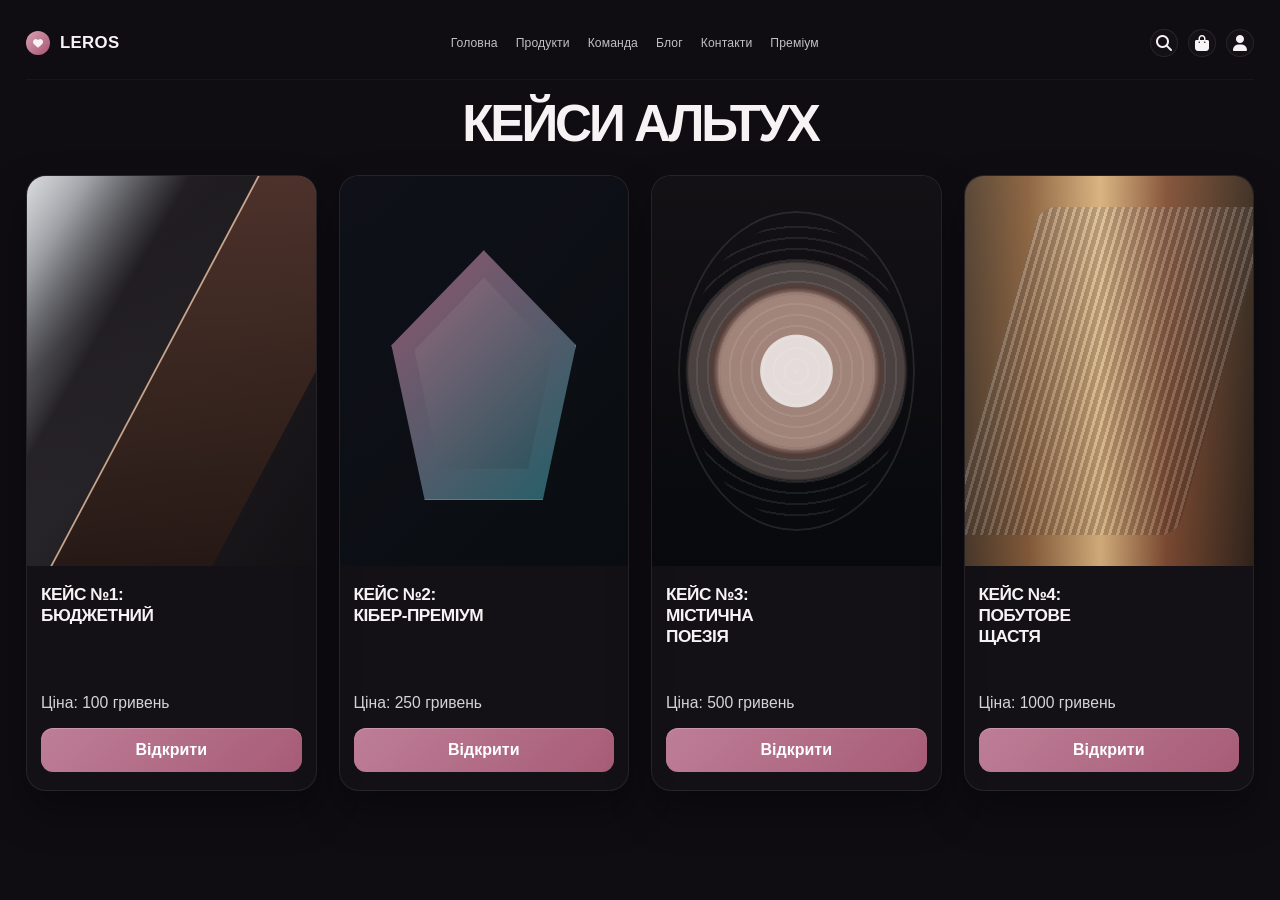
==== pages/altu-case.html @ 2a4c7bdb "main/page+case/page" ====
<!DOCTYPE html>
<html lang="uk">
<head>
    <meta charset="UTF-8">
    <meta name="viewport" content="width=device-width, initial-scale=1.0">
    <title>LEROS — Кейси альтух</title>
    <link rel="stylesheet" href="altu-case.css">
    <link rel="stylesheet" href="https://cdnjs.cloudflare.com/ajax/libs/font-awesome/6.4.0/css/all.min.css">
</head>
<body class="profiles-body">
    <div class="profiles-shell">
        <header class="profiles-header">
            <a href="index.html" class="brand-box" aria-label="На головну">
                <span class="brand-icon"><i class="fa-solid fa-heart"></i></span>
                <span class="brand-text">LEROS</span>
            </a>

            <nav class="top-nav" aria-label="Навігація">
                <a href="index.html">Головна</a>
                <a href="index.html">Продукти</a>
                <a href="index.html">Команда</a>
                <a href="index.html">Блог</a>
                <a href="index.html">Контакти</a>
                <a href="index.html">Преміум</a>
            </nav>

            <div class="top-tools" aria-label="Інструменти">
                <button class="tool-btn" aria-label="Пошук"><i class="fa-solid fa-magnifying-glass"></i></button>
                <button class="tool-btn" aria-label="Кошик"><i class="fa-solid fa-bag-shopping"></i></button>
                <button class="tool-btn" aria-label="Профіль"><i class="fa-solid fa-user"></i></button>
            </div>
        </header>

        <main class="profiles-main">
            <h1 class="profiles-title">КЕЙСИ АЛЬТУХ</h1>

            <section class="profiles-grid" aria-label="Анкети альтух">
                <article class="profile-card">
                    <div class="profile-art art-steel"></div>
                    <div class="profile-info">
                        <h2>КЕЙС №1:<br>БЮДЖЕТНИЙ</h2>
                        <p class="profile-price">Ціна: 100 гривень</p>
                        <button type="button">Відкрити</button>
                    </div>
                </article>

                <article class="profile-card">
                    <div class="profile-art art-cyber"></div>
                    <div class="profile-info">
                        <h2>КЕЙС №2:<br>КІБЕР-ПРЕМІУМ</h2>
                        <p class="profile-price">Ціна: 250 гривень</p>
                        <button type="button">Відкрити</button>
                    </div>
                </article>

                <article class="profile-card">
                    <div class="profile-art art-ornament"></div>
                    <div class="profile-info">
                        <h2>КЕЙС №3:<br>МІСТИЧНА<br>ПОЕЗІЯ</h2>
                        <p class="profile-price">Ціна: 500 гривень</p>
                        <button type="button">Відкрити</button>
                    </div>
                </article>

                <article class="profile-card">
                    <div class="profile-art art-wood"></div>
                    <div class="profile-info">
                        <h2>КЕЙС №4:<br>ПОБУТОВЕ<br>ЩАСТЯ</h2>
                        <p class="profile-price">Ціна: 1000 гривень</p>
                        <button type="button">Відкрити</button>
                    </div>
                </article>
            </section>
        </main>
    </div>
</body>
</html>
---- pages/altu-case.css ----
:root {
    --bg: #0f0d12;
    --text: #f7f3f5;
    --muted: #c7bcc6;
    --border: rgba(255, 255, 255, 0.08);
    --pink: #bd7d96;
    --pink-dark: #a75471;
    --shadow: 0 20px 40px rgba(0, 0, 0, 0.4);
}

* {
    box-sizing: border-box;
}

body.profiles-body {
    margin: 0;
    min-height: 100vh;
    background: var(--bg);
    color: var(--text);
    font-family: -apple-system, BlinkMacSystemFont, "Segoe UI", sans-serif;
}

button,
a {
    font: inherit;
}

.profiles-shell {
    max-width: 1290px;
    margin: 0 auto;
    padding: 16px 26px 28px;
}

.profiles-header {
    display: flex;
    align-items: center;
    justify-content: space-between;
    gap: 16px;
    min-height: 64px;
    padding-bottom: 10px;
    border-bottom: 1px solid rgba(255,255,255,0.04);
}

.brand-box {
    display: inline-flex;
    align-items: center;
    gap: 10px;
    color: var(--text);
    text-decoration: none;
    font-weight: 800;
    letter-spacing: 0.02em;
}

.brand-icon {
    display: inline-flex;
    width: 24px;
    height: 24px;
    align-items: center;
    justify-content: center;
    border-radius: 50%;
    background: linear-gradient(135deg, #d8a3b2 0%, var(--pink-dark) 100%);
    font-size: 10px;
}

.brand-text {
    font-size: 1.05rem;
}

.top-nav {
    display: flex;
    align-items: center;
    gap: 18px;
    flex-wrap: wrap;
    justify-content: center;
}

.top-nav a {
    color: rgba(255,255,255,0.74);
    text-decoration: none;
    font-size: 0.76rem;
    position: relative;
    letter-spacing: 0.01em;
}

.top-nav a:hover,
.top-nav a:focus-visible {
    color: #fff;
}

.top-nav a::after {
    content: "";
    position: absolute;
    left: 0;
    right: 0;
    bottom: -12px;
    height: 2px;
    background: var(--pink);
    opacity: 0;
    transition: opacity 0.2s ease;
}

.top-nav a:hover::after,
.top-nav a:focus-visible::after {
    opacity: 1;
}

.top-tools {
    display: flex;
    align-items: center;
    gap: 10px;
}

.tool-btn {
    width: 28px;
    height: 28px;
    border-radius: 50%;
    border: 1px solid var(--border);
    background: rgba(255,255,255,0.02);
    color: var(--text);
    display: inline-flex;
    align-items: center;
    justify-content: center;
    padding: 0;
    cursor: pointer;
}

.profiles-main {
    padding-top: 18px;
}

.profiles-title {
    margin: 0 auto 26px;
    text-align: center;
    font-size: clamp(2.3rem, 4vw, 4.4rem);
    letter-spacing: -0.06em;
    font-weight: 900;
    line-height: 1;
    text-transform: uppercase;
}

.profiles-grid {
    display: grid;
    grid-template-columns: repeat(4, minmax(220px, 1fr));
    gap: 22px;
}

.profile-card {
    background: rgba(255,255,255,0.02);
    border: 1px solid var(--border);
    border-radius: 20px;
    overflow: hidden;
    box-shadow: var(--shadow);
}

.profile-art {
    position: relative;
    height: 390px;
    overflow: hidden;
    background: #111117;
}

.profile-art::before,
.profile-art::after {
    content: "";
    position: absolute;
    inset: 0;
}

.art-steel {
    background: linear-gradient(120deg, rgba(255,255,255,0.58) 0%, rgba(255,255,255,0.12) 12%, rgba(24,20,25,0.9) 32%, rgba(19,17,20,1) 100%), linear-gradient(135deg, #a5a9af 0%, #6d7076 30%, #d7dce1 54%, #595c60 100%);
}

.art-steel::before {
    inset: 0 0 0 44%;
    background: linear-gradient(180deg, rgba(87, 55, 45, 0.8), rgba(39, 25, 20, 0.9));
    transform: skewX(-28deg);
    border-left: 2px solid rgba(214, 179, 155, 0.9);
}

.art-cyber {
    background: linear-gradient(135deg, rgba(15,17,25,0.9), rgba(9,13,17,1));
}

.art-cyber::before {
    inset: 19% 18% 17% 18%;
    background: linear-gradient(135deg, rgba(159, 94, 120, 0.9), rgba(37, 104, 113, 0.9));
    clip-path: polygon(50% 0%, 100% 38%, 82% 100%, 18% 100%, 0% 38%);
    box-shadow: inset 0 0 0 1px rgba(255,255,255,0.18), 0 0 28px rgba(216, 161, 180, 0.4);
}

.art-cyber::after {
    inset: 26% 26% 25% 26%;
    background: linear-gradient(135deg, rgba(255,255,255,0.1), rgba(0,0,0,0.12));
    clip-path: polygon(50% 0%, 100% 38%, 82% 100%, 18% 100%, 0% 38%);
}

.art-ornament {
    background: linear-gradient(180deg, rgba(20,17,21,0.96), rgba(7,9,12,0.98));
}

.art-ornament::before {
    inset: 9% 9% 9% 9%;
    background:
        radial-gradient(circle at center, rgba(255,255,255,0.72) 0 18%, transparent 18.5%),
        radial-gradient(circle at center, rgba(198, 161, 146, 0.7) 0 38%, rgba(88, 59, 52, 0.7) 42%, transparent 45%),
        radial-gradient(circle at center, rgba(248,219,201,0.26) 0 54%, transparent 56%);
    border-radius: 50%;
    box-shadow: inset 0 0 0 2px rgba(255,255,255,0.1);
}

.art-ornament::after {
    inset: 12%;
    border-radius: 50%;
    background: repeating-radial-gradient(circle, rgba(255,255,255,0.08) 0 2px, transparent 2px 11px);
    mix-blend-mode: screen;
}

.art-wood {
    background: linear-gradient(135deg, rgba(255,219,164,0.22), rgba(131,94,62,0.14)), linear-gradient(90deg, #2d201a 0%, #734b2d 22%, #d5b07d 47%, #713f2a 70%, #211915 100%);
}

.art-wood::before {
    inset: 8% 10%;
    background: repeating-linear-gradient(90deg, rgba(30,18,12,0.18) 0 2px, rgba(255,255,255,0.12) 2px 5px, rgba(35,20,12,0.2) 5px 8px), linear-gradient(135deg, rgba(255,255,255,0.14), rgba(0,0,0,0));
    transform: skewX(-16deg);
    border-radius: 16px;
}

.profile-info {
    padding: 18px 14px 18px;
}

.profile-info h2 {
    margin: 0;
    font-size: 1.08rem;
    line-height: 1.2;
    letter-spacing: -0.03em;
    font-weight: 900;
    text-transform: uppercase;
    min-height: 92px;
}

.profile-price {
    margin: 18px 0 16px;
    color: rgba(255,255,255,0.82);
    font-size: 0.98rem;
}

.profile-card button {
    width: 100%;
    border: none;
    border-radius: 12px;
    background: linear-gradient(135deg, #be7e97 0%, #a75c76 100%);
    color: #fff;
    font-weight: 700;
    padding: 13px 16px;
    cursor: pointer;
    box-shadow: inset 0 1px 0 rgba(255,255,255,0.2);
}

@media (max-width: 1200px) {
    .profiles-grid {
        grid-template-columns: repeat(2, minmax(220px, 1fr));
    }
}

@media (max-width: 760px) {
    .profiles-shell {
        padding: 12px 14px 24px;
    }

    .profiles-header {
        flex-wrap: wrap;
        justify-content: center;
    }

    .top-nav {
        width: 100%;
    }

    .profiles-grid {
        grid-template-columns: 1fr;
    }

    .profile-art {
        height: 340px;
    }
}
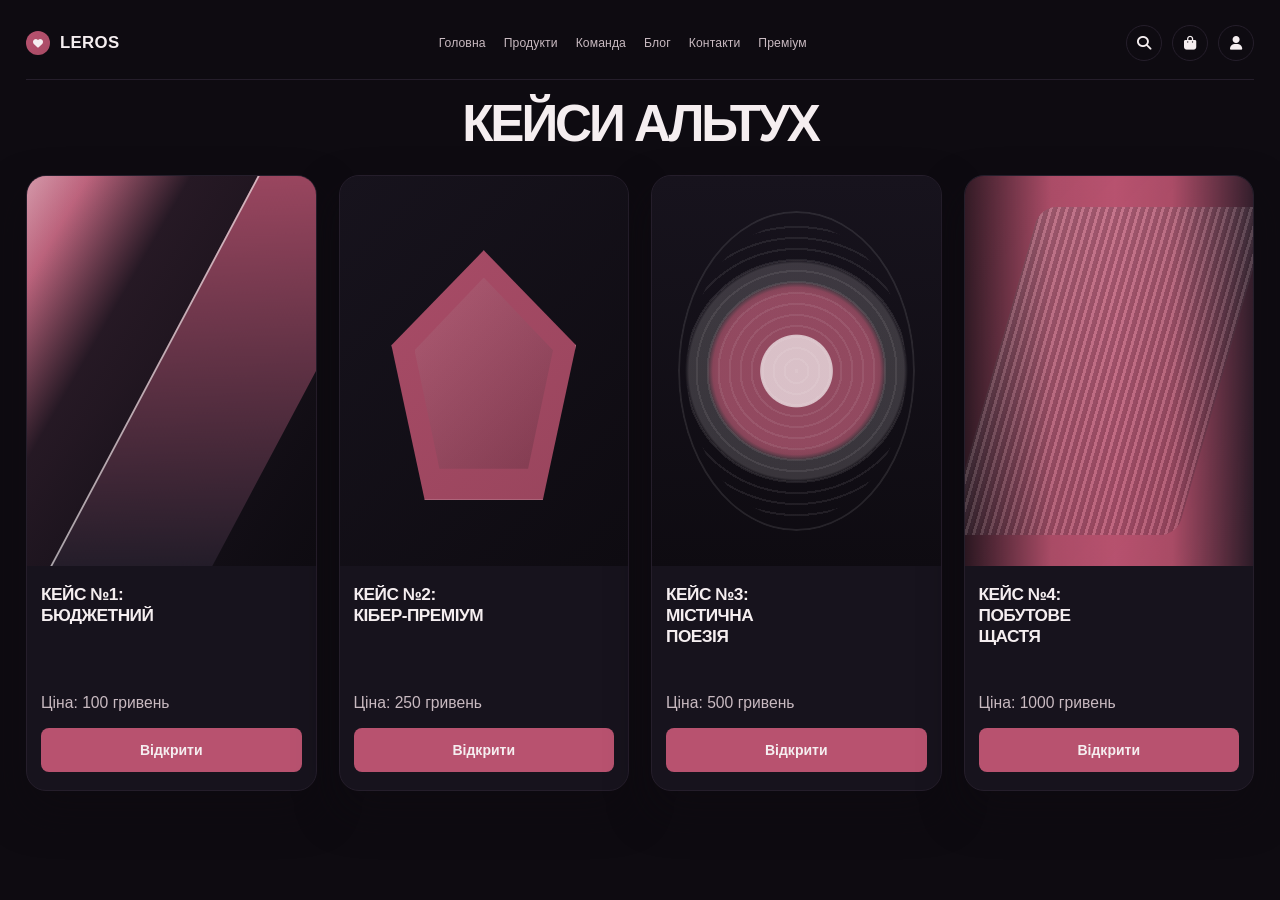
==== commit 47ab3bd3: "newbuttons" ====
--- a/pages/altu-case.html
+++ b/pages/altu-case.html
@@ -5,6 +5,7 @@
     <meta name="viewport" content="width=device-width, initial-scale=1.0">
     <title>LEROS — Кейси альтух</title>
     <link rel="stylesheet" href="altu-case.css">
+    <link rel="stylesheet" href="buttons.css">
     <link rel="stylesheet" href="https://cdnjs.cloudflare.com/ajax/libs/font-awesome/6.4.0/css/all.min.css">
 </head>
 <body class="profiles-body">
@@ -40,7 +41,7 @@
                     <div class="profile-info">
                         <h2>КЕЙС №1:<br>БЮДЖЕТНИЙ</h2>
                         <p class="profile-price">Ціна: 100 гривень</p>
-                        <button type="button">Відкрити</button>
+                        <button class="button button--primary" type="button">Відкрити</button>
                     </div>
                 </article>
 
@@ -49,7 +50,7 @@
                     <div class="profile-info">
                         <h2>КЕЙС №2:<br>КІБЕР-ПРЕМІУМ</h2>
                         <p class="profile-price">Ціна: 250 гривень</p>
-                        <button type="button">Відкрити</button>
+                        <button class="button button--primary" type="button">Відкрити</button>
                     </div>
                 </article>
 
@@ -58,7 +59,7 @@
                     <div class="profile-info">
                         <h2>КЕЙС №3:<br>МІСТИЧНА<br>ПОЕЗІЯ</h2>
                         <p class="profile-price">Ціна: 500 гривень</p>
-                        <button type="button">Відкрити</button>
+                        <button class="button button--primary" type="button">Відкрити</button>
                     </div>
                 </article>
 
@@ -67,7 +68,7 @@
                     <div class="profile-info">
                         <h2>КЕЙС №4:<br>ПОБУТОВЕ<br>ЩАСТЯ</h2>
                         <p class="profile-price">Ціна: 1000 гривень</p>
-                        <button type="button">Відкрити</button>
+                        <button class="button button--primary" type="button">Відкрити</button>
                     </div>
                 </article>
             </section>
--- a/pages/altu-case.css
+++ b/pages/altu-case.css
@@ -1,11 +1,19 @@
 :root {
-    --bg: #0f0d12;
-    --text: #f7f3f5;
-    --muted: #c7bcc6;
-    --border: rgba(255, 255, 255, 0.08);
-    --pink: #bd7d96;
-    --pink-dark: #a75471;
-    --shadow: 0 20px 40px rgba(0, 0, 0, 0.4);
+    --bg: #0E0B11;
+    --bg-soft: #17131D;
+    --panel: #17131D;
+    --text: #F5EEF0;
+    --muted: #C9BAC1;
+    --dusty-pink: #B8526F;
+    --rosewood: #A84B65;
+    --deep-charcoal: #0E0B11;
+    --dark-plum: #17131D;
+    --border-color: #251E2B;
+    --soft-white: #F5EEF0;
+    --border: var(--border-color);
+    --pink: var(--dusty-pink);
+    --pink-dark: var(--rosewood);
+    --shadow: 0 20px 40px rgba(14, 11, 17, 0.55);
 }
 
 * {
@@ -38,7 +46,7 @@
     gap: 16px;
     min-height: 64px;
     padding-bottom: 10px;
-    border-bottom: 1px solid rgba(255,255,255,0.04);
+    border-bottom: 1px solid var(--border-color);
 }
 
 .brand-box {
@@ -58,7 +66,7 @@
     align-items: center;
     justify-content: center;
     border-radius: 50%;
-    background: linear-gradient(135deg, #d8a3b2 0%, var(--pink-dark) 100%);
+    background: linear-gradient(135deg, var(--dusty-pink), var(--rosewood));
     font-size: 10px;
 }
 
@@ -75,7 +83,7 @@
 }
 
 .top-nav a {
-    color: rgba(255,255,255,0.74);
+    color: var(--muted);
     text-decoration: none;
     font-size: 0.76rem;
     position: relative;
@@ -84,7 +92,7 @@
 
 .top-nav a:hover,
 .top-nav a:focus-visible {
-    color: #fff;
+    color: var(--soft-white);
 }
 
 .top-nav a::after {
@@ -110,20 +118,6 @@
     gap: 10px;
 }
 
-.tool-btn {
-    width: 28px;
-    height: 28px;
-    border-radius: 50%;
-    border: 1px solid var(--border);
-    background: rgba(255,255,255,0.02);
-    color: var(--text);
-    display: inline-flex;
-    align-items: center;
-    justify-content: center;
-    padding: 0;
-    cursor: pointer;
-}
-
 .profiles-main {
     padding-top: 18px;
 }
@@ -145,7 +139,7 @@
 }
 
 .profile-card {
-    background: rgba(255,255,255,0.02);
+    background: var(--panel);
     border: 1px solid var(--border);
     border-radius: 20px;
     overflow: hidden;
@@ -156,7 +150,7 @@
     position: relative;
     height: 390px;
     overflow: hidden;
-    background: #111117;
+    background: var(--deep-charcoal);
 }
 
 .profile-art::before,
@@ -167,61 +161,61 @@
 }
 
 .art-steel {
-    background: linear-gradient(120deg, rgba(255,255,255,0.58) 0%, rgba(255,255,255,0.12) 12%, rgba(24,20,25,0.9) 32%, rgba(19,17,20,1) 100%), linear-gradient(135deg, #a5a9af 0%, #6d7076 30%, #d7dce1 54%, #595c60 100%);
+    background: linear-gradient(120deg, rgba(245,238,240,0.45) 0%, rgba(245,238,240,0.12) 12%, rgba(23,19,29,0.9) 32%, var(--deep-charcoal) 100%), linear-gradient(135deg, var(--dusty-pink) 0%, var(--rosewood) 45%, var(--dark-plum) 100%);
 }
 
 .art-steel::before {
     inset: 0 0 0 44%;
-    background: linear-gradient(180deg, rgba(87, 55, 45, 0.8), rgba(39, 25, 20, 0.9));
+    background: linear-gradient(180deg, rgba(184,82,111,0.8), rgba(37,30,43,0.9));
     transform: skewX(-28deg);
-    border-left: 2px solid rgba(214, 179, 155, 0.9);
+    border-left: 2px solid rgba(245,238,240,0.65);
 }
 
 .art-cyber {
-    background: linear-gradient(135deg, rgba(15,17,25,0.9), rgba(9,13,17,1));
+    background: linear-gradient(135deg, rgba(23,19,29,0.9), var(--deep-charcoal));
 }
 
 .art-cyber::before {
     inset: 19% 18% 17% 18%;
-    background: linear-gradient(135deg, rgba(159, 94, 120, 0.9), rgba(37, 104, 113, 0.9));
+    background: linear-gradient(135deg, rgba(184,82,111,0.9), rgba(168,75,101,0.9));
     clip-path: polygon(50% 0%, 100% 38%, 82% 100%, 18% 100%, 0% 38%);
-    box-shadow: inset 0 0 0 1px rgba(255,255,255,0.18), 0 0 28px rgba(216, 161, 180, 0.4);
+    box-shadow: inset 0 0 0 1px rgba(245,238,240,0.18), 0 0 28px rgba(184,82,111,0.4);
 }
 
 .art-cyber::after {
     inset: 26% 26% 25% 26%;
-    background: linear-gradient(135deg, rgba(255,255,255,0.1), rgba(0,0,0,0.12));
+    background: linear-gradient(135deg, rgba(245,238,240,0.1), rgba(14,11,17,0.18));
     clip-path: polygon(50% 0%, 100% 38%, 82% 100%, 18% 100%, 0% 38%);
 }
 
 .art-ornament {
-    background: linear-gradient(180deg, rgba(20,17,21,0.96), rgba(7,9,12,0.98));
+    background: linear-gradient(180deg, rgba(23,19,29,0.96), rgba(14,11,17,0.98));
 }
 
 .art-ornament::before {
     inset: 9% 9% 9% 9%;
     background:
-        radial-gradient(circle at center, rgba(255,255,255,0.72) 0 18%, transparent 18.5%),
-        radial-gradient(circle at center, rgba(198, 161, 146, 0.7) 0 38%, rgba(88, 59, 52, 0.7) 42%, transparent 45%),
-        radial-gradient(circle at center, rgba(248,219,201,0.26) 0 54%, transparent 56%);
+        radial-gradient(circle at center, rgba(245,238,240,0.72) 0 18%, transparent 18.5%),
+        radial-gradient(circle at center, rgba(184,82,111,0.7) 0 38%, rgba(168,75,101,0.7) 42%, transparent 45%),
+        radial-gradient(circle at center, rgba(245,238,240,0.18) 0 54%, transparent 56%);
     border-radius: 50%;
-    box-shadow: inset 0 0 0 2px rgba(255,255,255,0.1);
+    box-shadow: inset 0 0 0 2px rgba(245,238,240,0.1);
 }
 
 .art-ornament::after {
     inset: 12%;
     border-radius: 50%;
-    background: repeating-radial-gradient(circle, rgba(255,255,255,0.08) 0 2px, transparent 2px 11px);
+    background: repeating-radial-gradient(circle, rgba(245,238,240,0.08) 0 2px, transparent 2px 11px);
     mix-blend-mode: screen;
 }
 
 .art-wood {
-    background: linear-gradient(135deg, rgba(255,219,164,0.22), rgba(131,94,62,0.14)), linear-gradient(90deg, #2d201a 0%, #734b2d 22%, #d5b07d 47%, #713f2a 70%, #211915 100%);
+    background: linear-gradient(135deg, rgba(184,82,111,0.22), rgba(168,75,101,0.14)), linear-gradient(90deg, var(--deep-charcoal) 0%, var(--rosewood) 30%, var(--dusty-pink) 52%, var(--rosewood) 72%, var(--dark-plum) 100%);
 }
 
 .art-wood::before {
     inset: 8% 10%;
-    background: repeating-linear-gradient(90deg, rgba(30,18,12,0.18) 0 2px, rgba(255,255,255,0.12) 2px 5px, rgba(35,20,12,0.2) 5px 8px), linear-gradient(135deg, rgba(255,255,255,0.14), rgba(0,0,0,0));
+    background: repeating-linear-gradient(90deg, rgba(14,11,17,0.18) 0 2px, rgba(245,238,240,0.12) 2px 5px, rgba(37,30,43,0.2) 5px 8px), linear-gradient(135deg, rgba(245,238,240,0.14), rgba(14,11,17,0));
     transform: skewX(-16deg);
     border-radius: 16px;
 }
@@ -242,20 +236,12 @@
 
 .profile-price {
     margin: 18px 0 16px;
-    color: rgba(255,255,255,0.82);
+    color: var(--muted);
     font-size: 0.98rem;
 }
 
-.profile-card button {
+.profile-card .button {
     width: 100%;
-    border: none;
-    border-radius: 12px;
-    background: linear-gradient(135deg, #be7e97 0%, #a75c76 100%);
-    color: #fff;
-    font-weight: 700;
-    padding: 13px 16px;
-    cursor: pointer;
-    box-shadow: inset 0 1px 0 rgba(255,255,255,0.2);
 }
 
 @media (max-width: 1200px) {
--- a/pages/buttons.css
+++ b/pages/buttons.css
@@ -0,0 +1,207 @@
+.button,
+.primary-btn,
+.tool-btn,
+.rating-btn,
+.like-btn {
+    appearance: none;
+    box-sizing: border-box;
+    display: inline-flex;
+    align-items: center;
+    justify-content: center;
+    gap: 8px;
+    min-height: 44px;
+    padding: 0 16px;
+    border: 1px solid transparent;
+    border-radius: 8px;
+    font: inherit;
+    font-size: 0.875rem;
+    font-weight: 600;
+    line-height: 1;
+    text-decoration: none;
+    white-space: nowrap;
+    cursor: pointer;
+    transition: background-color 160ms ease, border-color 160ms ease, color 160ms ease, box-shadow 160ms ease, transform 160ms ease;
+}
+
+.button--primary,
+.primary-btn {
+    background: var(--dusty-pink);
+    color: var(--soft-white);
+}
+
+.button--primary:hover,
+.primary-btn:hover {
+    background: var(--rosewood);
+}
+
+.button--secondary {
+    background: rgba(184, 82, 111, 0.18);
+    color: var(--soft-white);
+}
+
+.button--secondary:hover {
+    background: rgba(184, 82, 111, 0.3);
+}
+
+.button--outlined,
+.tool-btn {
+    border-color: var(--border-color);
+    background: transparent;
+    color: var(--text);
+}
+
+.button--outlined:hover,
+.tool-btn:hover {
+    border-color: var(--dusty-pink);
+    background: rgba(184, 82, 111, 0.1);
+}
+
+.button--ghost {
+    background: transparent;
+    color: var(--muted);
+}
+
+.button--ghost:hover {
+    background: rgba(184, 82, 111, 0.12);
+    color: var(--soft-white);
+}
+
+.button--destructive {
+    background: var(--rosewood);
+    color: var(--soft-white);
+}
+
+.button--destructive:hover {
+    background: var(--dusty-pink);
+}
+
+.button--small {
+    min-height: 36px;
+    padding: 0 12px;
+    font-size: 0.8125rem;
+}
+
+.button--large,
+.primary-btn {
+    min-height: 52px;
+    padding: 0 24px;
+}
+
+.button--icon,
+.tool-btn,
+.rating-btn,
+.like-btn {
+    width: 44px;
+    height: 44px;
+    min-height: 44px;
+    padding: 0;
+    border-radius: 50%;
+    flex: 0 0 44px;
+}
+
+.button--icon.button--small,
+.tool-btn,
+.rating-btn,
+.like-btn {
+    width: 36px;
+    height: 36px;
+    min-height: 36px;
+    flex-basis: 36px;
+}
+
+.button--icon.button--large {
+    width: 52px;
+    height: 52px;
+    min-height: 52px;
+    flex-basis: 52px;
+}
+
+.tool-btn,
+.rating-btn,
+.like-btn {
+    font-size: 0.875rem;
+}
+
+.rating-btn {
+    margin-left: auto;
+}
+
+.rating-btn,
+.like-btn {
+    border-color: var(--border-color);
+    background: var(--dark-plum);
+    color: var(--dusty-pink);
+}
+
+.like-btn:hover,
+.rating-btn:hover {
+    border-color: var(--dusty-pink);
+    background: rgba(184, 82, 111, 0.2);
+}
+
+.button:focus-visible,
+.primary-btn:focus-visible,
+.tool-btn:focus-visible,
+.rating-btn:focus-visible,
+.like-btn:focus-visible {
+    outline: 2px solid var(--soft-white);
+    outline-offset: 2px;
+    box-shadow: 0 0 0 4px var(--dusty-pink);
+}
+
+.button:active,
+.primary-btn:active,
+.tool-btn:active,
+.rating-btn:active,
+.like-btn:active {
+    transform: translateY(1px);
+}
+
+.button:disabled,
+.button[aria-disabled="true"],
+.primary-btn[aria-disabled="true"],
+.tool-btn:disabled,
+.rating-btn:disabled,
+.like-btn:disabled {
+    opacity: 0.42;
+    cursor: not-allowed;
+    pointer-events: none;
+}
+
+.button.is-loading,
+.primary-btn.is-loading {
+    cursor: progress;
+    pointer-events: none;
+}
+
+.button.is-loading::after,
+.primary-btn.is-loading::after {
+    content: "";
+    width: 14px;
+    height: 14px;
+    border: 2px solid currentColor;
+    border-right-color: transparent;
+    border-radius: 50%;
+    animation: button-spinner 700ms linear infinite;
+}
+
+@keyframes button-spinner {
+    to {
+        transform: rotate(360deg);
+    }
+}
+
+@media (prefers-reduced-motion: reduce) {
+    .button,
+    .primary-btn,
+    .tool-btn,
+    .rating-btn,
+    .like-btn {
+        transition: none;
+    }
+
+    .button.is-loading::after,
+    .primary-btn.is-loading::after {
+        animation-duration: 1400ms;
+    }
+}
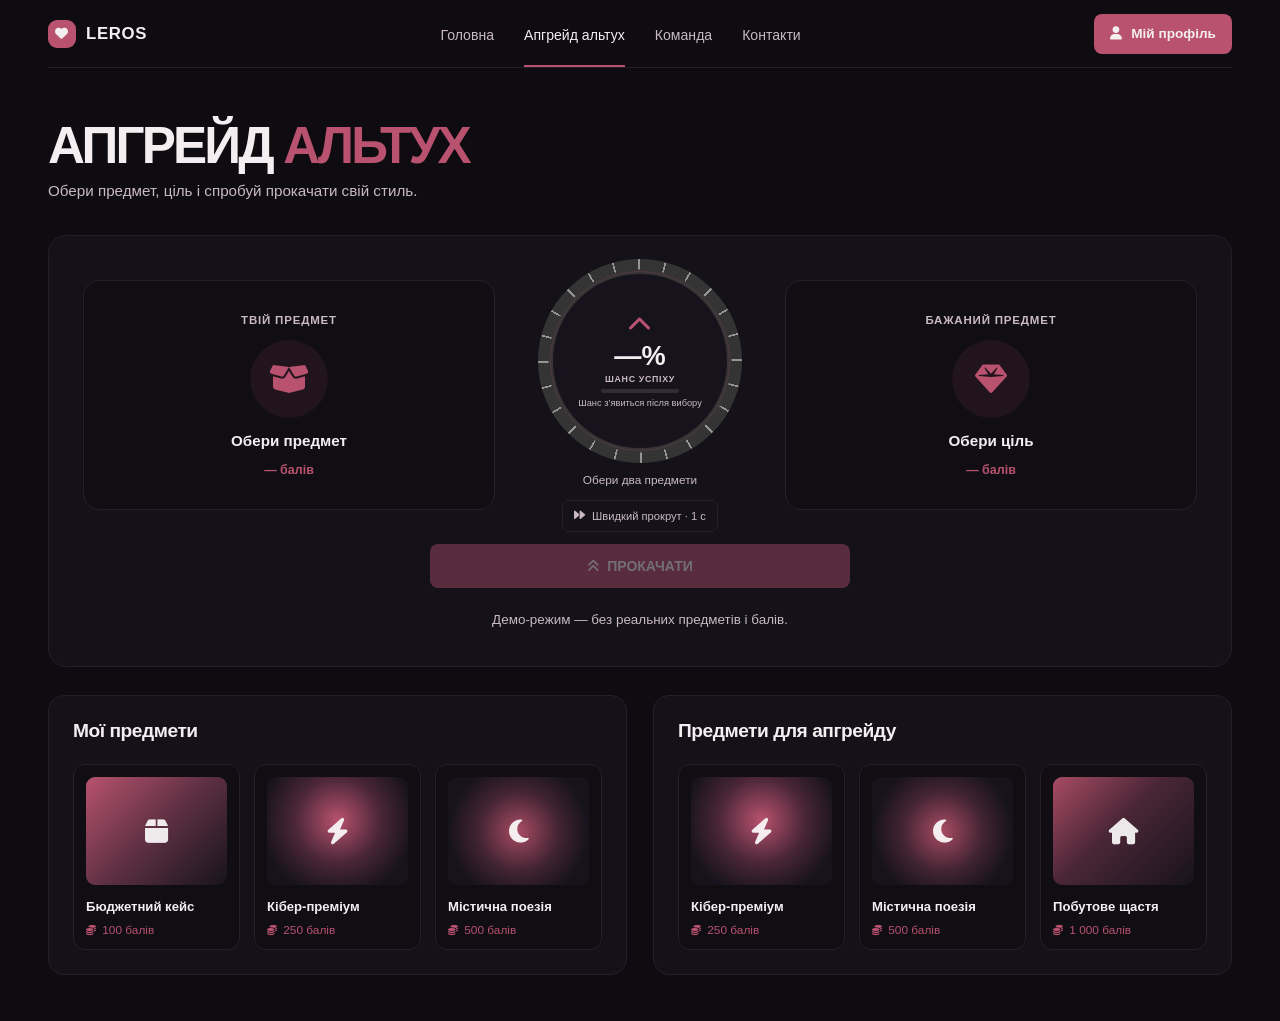
==== commit 95abc341: "upgrader npage" ====
--- a/pages/altu-case.html
+++ b/pages/altu-case.html
@@ -3,75 +3,132 @@
 <head>
     <meta charset="UTF-8">
     <meta name="viewport" content="width=device-width, initial-scale=1.0">
-    <title>LEROS — Кейси альтух</title>
+    <meta name="theme-color" content="#0E0B11">
+    <title>LEROS — Апгрейд альтух</title>
     <link rel="stylesheet" href="altu-case.css">
     <link rel="stylesheet" href="buttons.css">
     <link rel="stylesheet" href="https://cdnjs.cloudflare.com/ajax/libs/font-awesome/6.4.0/css/all.min.css">
+    <script src="upgrade.js" defer></script>
 </head>
-<body class="profiles-body">
-    <div class="profiles-shell">
-        <header class="profiles-header">
-            <a href="index.html" class="brand-box" aria-label="На головну">
+<body class="upgrade-body">
+    <div class="upgrade-shell">
+        <header class="upgrade-header">
+            <a href="index.html" class="brand-box" aria-label="LEROS — на головну">
                 <span class="brand-icon"><i class="fa-solid fa-heart"></i></span>
                 <span class="brand-text">LEROS</span>
             </a>
 
-            <nav class="top-nav" aria-label="Навігація">
+            <nav class="top-nav" aria-label="Основна навігація">
                 <a href="index.html">Головна</a>
-                <a href="index.html">Продукти</a>
+                <a href="altu-case.html" class="active" aria-current="page">Апгрейд альтух</a>
                 <a href="index.html">Команда</a>
-                <a href="index.html">Блог</a>
                 <a href="index.html">Контакти</a>
-                <a href="index.html">Преміум</a>
             </nav>
 
-            <div class="top-tools" aria-label="Інструменти">
-                <button class="tool-btn" aria-label="Пошук"><i class="fa-solid fa-magnifying-glass"></i></button>
-                <button class="tool-btn" aria-label="Кошик"><i class="fa-solid fa-bag-shopping"></i></button>
-                <button class="tool-btn" aria-label="Профіль"><i class="fa-solid fa-user"></i></button>
-            </div>
+            <a class="login-button" href="index.html">
+                <i class="fa-solid fa-user"></i>
+                <span>Мій профіль</span>
+            </a>
         </header>
 
-        <main class="profiles-main">
-            <h1 class="profiles-title">КЕЙСИ АЛЬТУХ</h1>
+        <main class="upgrade-main">
+            <section class="upgrade-intro">
+                <div>
+                    <h1>АПГРЕЙД <span>АЛЬТУХ</span></h1>
+                    <p class="intro-copy">Обери предмет, ціль і спробуй прокачати свій стиль.</p>
+                </div>
+            </section>
 
-            <section class="profiles-grid" aria-label="Анкети альтух">
-                <article class="profile-card">
-                    <div class="profile-art art-steel"></div>
-                    <div class="profile-info">
-                        <h2>КЕЙС №1:<br>БЮДЖЕТНИЙ</h2>
-                        <p class="profile-price">Ціна: 100 гривень</p>
-                        <button class="button button--primary" type="button">Відкрити</button>
+            <section class="upgrade-console" aria-label="Апгрейд предметів">
+                <div class="selected-item selected-source" aria-live="polite">
+                    <span class="selected-label">ТВІЙ ПРЕДМЕТ</span>
+                    <div class="selected-art" id="source-art" aria-hidden="true"><i class="fa-solid fa-box-open"></i></div>
+                    <strong id="source-name">Обери предмет</strong>
+                    <span class="selected-value" id="source-value">— балів</span>
+                </div>
+
+                <div class="upgrade-center">
+                    <div class="chance-ring" id="chance-ring" style="--chance: 0%">
+                        <div class="ring-ticks" aria-hidden="true"></div>
+                        <div class="spin-pointer" aria-hidden="true"><i class="fa-solid fa-caret-up"></i></div>
+                        <div class="ring-center">
+                            <i class="fa-solid fa-chevron-up ring-chevron"></i>
+                            <strong id="chance-value">—%</strong>
+                            <span>ШАНС УСПІХУ</span>
+                            <div class="chance-meter" aria-hidden="true"><span id="chance-meter-fill"></span></div>
+                            <small id="chance-detail">Шанс з’явиться після вибору</small>
+                        </div>
                     </div>
-                </article>
+                    <p class="chance-note" id="chance-note">Обери два предмети</p>
+                    <button class="spin-mode-button" id="spin-mode-button" type="button" aria-pressed="false">
+                        <i class="fa-solid fa-forward"></i>
+                        Швидкий прокрут · 1 с
+                    </button>
+                </div>
 
-                <article class="profile-card">
-                    <div class="profile-art art-cyber"></div>
-                    <div class="profile-info">
-                        <h2>КЕЙС №2:<br>КІБЕР-ПРЕМІУМ</h2>
-                        <p class="profile-price">Ціна: 250 гривень</p>
-                        <button class="button button--primary" type="button">Відкрити</button>
+                <div class="selected-item selected-target" aria-live="polite">
+                    <span class="selected-label">БАЖАНИЙ ПРЕДМЕТ</span>
+                    <div class="selected-art" id="target-art" aria-hidden="true"><i class="fa-solid fa-gem"></i></div>
+                    <strong id="target-name">Обери ціль</strong>
+                    <span class="selected-value" id="target-value">— балів</span>
+                </div>
+
+                <button class="button button--primary upgrade-button" id="upgrade-button" type="button" disabled>
+                    <i class="fa-solid fa-angles-up"></i>
+                    ПРОКАЧАТИ
+                </button>
+                <p class="upgrade-status" id="upgrade-status" role="status" aria-live="polite">
+                    Демо-режим — без реальних предметів і балів.
+                </p>
+            </section>
+
+            <div class="selection-grid">
+                <section class="item-section" aria-labelledby="inventory-heading">
+                    <div class="section-heading">
+                        <h2 id="inventory-heading">Мої предмети</h2>
                     </div>
-                </article>
+                    <div class="item-grid">
+                        <button class="item-card" type="button" data-source-item data-name="Бюджетний кейс" data-price="100" data-style="steel" aria-pressed="false">
+                            <span class="item-art art-steel"><i class="fa-solid fa-box"></i></span>
+                            <span class="item-name">Бюджетний кейс</span>
+                            <span class="item-price"><i class="fa-solid fa-coins"></i> 100 балів</span>
+                        </button>
+                        <button class="item-card" type="button" data-source-item data-name="Кібер-преміум" data-price="250" data-style="cyber" aria-pressed="false">
+                            <span class="item-art art-cyber"><i class="fa-solid fa-bolt"></i></span>
+                            <span class="item-name">Кібер-преміум</span>
+                            <span class="item-price"><i class="fa-solid fa-coins"></i> 250 балів</span>
+                        </button>
+                        <button class="item-card" type="button" data-source-item data-name="Містична поезія" data-price="500" data-style="ornament" aria-pressed="false">
+                            <span class="item-art art-ornament"><i class="fa-solid fa-moon"></i></span>
+                            <span class="item-name">Містична поезія</span>
+                            <span class="item-price"><i class="fa-solid fa-coins"></i> 500 балів</span>
+                        </button>
+                    </div>
+                </section>
 
-                <article class="profile-card">
-                    <div class="profile-art art-ornament"></div>
-                    <div class="profile-info">
-                        <h2>КЕЙС №3:<br>МІСТИЧНА<br>ПОЕЗІЯ</h2>
-                        <p class="profile-price">Ціна: 500 гривень</p>
-                        <button class="button button--primary" type="button">Відкрити</button>
+                <section class="item-section" aria-labelledby="targets-heading">
+                    <div class="section-heading">
+                        <h2 id="targets-heading">Предмети для апгрейду</h2>
                     </div>
-                </article>
-
-                <article class="profile-card">
-                    <div class="profile-art art-wood"></div>
-                    <div class="profile-info">
-                        <h2>КЕЙС №4:<br>ПОБУТОВЕ<br>ЩАСТЯ</h2>
-                        <p class="profile-price">Ціна: 1000 гривень</p>
-                        <button class="button button--primary" type="button">Відкрити</button>
+                    <div class="item-grid">
+                        <button class="item-card" type="button" data-target-item data-name="Кібер-преміум" data-price="250" data-style="cyber" aria-pressed="false">
+                            <span class="item-art art-cyber"><i class="fa-solid fa-bolt"></i></span>
+                            <span class="item-name">Кібер-преміум</span>
+                            <span class="item-price"><i class="fa-solid fa-coins"></i> 250 балів</span>
+                        </button>
+                        <button class="item-card" type="button" data-target-item data-name="Містична поезія" data-price="500" data-style="ornament" aria-pressed="false">
+                            <span class="item-art art-ornament"><i class="fa-solid fa-moon"></i></span>
+                            <span class="item-name">Містична поезія</span>
+                            <span class="item-price"><i class="fa-solid fa-coins"></i> 500 балів</span>
+                        </button>
+                        <button class="item-card" type="button" data-target-item data-name="Побутове щастя" data-price="1000" data-style="wood" aria-pressed="false">
+                            <span class="item-art art-wood"><i class="fa-solid fa-house"></i></span>
+                            <span class="item-name">Побутове щастя</span>
+                            <span class="item-price"><i class="fa-solid fa-coins"></i> 1 000 балів</span>
+                        </button>
                     </div>
-                </article>
-            </section>
+                </section>
+            </div>
         </main>
     </div>
 </body>
--- a/pages/altu-case.css
+++ b/pages/altu-case.css
@@ -1,29 +1,31 @@
 :root {
+    color-scheme: dark;
     --bg: #0E0B11;
-    --bg-soft: #17131D;
     --panel: #17131D;
+    --panel-light: #251E2B;
     --text: #F5EEF0;
     --muted: #C9BAC1;
+    --accent: #B8526F;
+    --accent-dark: #A84B65;
+    --line: #251E2B;
+    --success: #D8899D;
+}
+
+* {
+    box-sizing: border-box;
+}
+
+body.upgrade-body {
     --dusty-pink: #B8526F;
     --rosewood: #A84B65;
-    --deep-charcoal: #0E0B11;
-    --dark-plum: #17131D;
-    --border-color: #251E2B;
-    --soft-white: #F5EEF0;
-    --border: var(--border-color);
-    --pink: var(--dusty-pink);
-    --pink-dark: var(--rosewood);
-    --shadow: 0 20px 40px rgba(14, 11, 17, 0.55);
-}
-
-* {
-    box-sizing: border-box;
-}
-
-body.profiles-body {
+    --soft-white: var(--text);
+    --border-color: var(--line);
+    --dark-plum: var(--panel-light);
+    min-height: 100vh;
     margin: 0;
-    min-height: 100vh;
-    background: var(--bg);
+    background:
+        radial-gradient(ellipse at 50% -20%, rgba(184, 82, 111, 0.12), transparent 48%),
+        var(--bg);
     color: var(--text);
     font-family: -apple-system, BlinkMacSystemFont, "Segoe UI", sans-serif;
 }
@@ -33,20 +35,19 @@
     font: inherit;
 }
 
-.profiles-shell {
-    max-width: 1290px;
+.upgrade-shell {
+    width: min(1240px, 100%);
     margin: 0 auto;
-    padding: 16px 26px 28px;
-}
-
-.profiles-header {
+    padding: 0 28px 46px;
+}
+
+.upgrade-header {
     display: flex;
     align-items: center;
     justify-content: space-between;
-    gap: 16px;
-    min-height: 64px;
-    padding-bottom: 10px;
-    border-bottom: 1px solid var(--border-color);
+    min-height: 68px;
+    gap: 24px;
+    border-bottom: 1px solid var(--line);
 }
 
 .brand-box {
@@ -54,20 +55,21 @@
     align-items: center;
     gap: 10px;
     color: var(--text);
+    font-weight: 800;
     text-decoration: none;
-    font-weight: 800;
-    letter-spacing: 0.02em;
+    letter-spacing: 0.04em;
 }
 
 .brand-icon {
     display: inline-flex;
-    width: 24px;
-    height: 24px;
+    width: 28px;
+    height: 28px;
     align-items: center;
     justify-content: center;
-    border-radius: 50%;
-    background: linear-gradient(135deg, var(--dusty-pink), var(--rosewood));
-    font-size: 10px;
+    border-radius: 9px;
+    background: var(--accent);
+    color: var(--text);
+    font-size: 13px;
 }
 
 .brand-text {
@@ -77,198 +79,855 @@
 .top-nav {
     display: flex;
     align-items: center;
+    justify-content: center;
+    gap: 30px;
+}
+
+.top-nav a {
+    position: relative;
+    padding: 25px 0 23px;
+    color: var(--muted);
+    font-size: 0.88rem;
+    text-decoration: none;
+    transition: color 160ms ease;
+}
+
+.top-nav a:hover,
+.top-nav a:focus-visible,
+.top-nav a.active {
+    color: var(--text);
+}
+
+.top-nav a.active::after {
+    position: absolute;
+    right: 0;
+    bottom: -1px;
+    left: 0;
+    height: 2px;
+    background: var(--accent);
+    content: "";
+}
+
+.login-button {
+    display: inline-flex;
+    min-height: 40px;
+    align-items: center;
+    justify-content: center;
+    gap: 9px;
+    padding: 0 16px;
+    border-radius: 8px;
+    background: var(--accent);
+    color: var(--text);
+    font-size: 0.85rem;
+    font-weight: 800;
+    text-decoration: none;
+    transition: background-color 160ms ease;
+}
+
+.login-button:hover {
+    background: var(--rosewood);
+}
+
+.upgrade-main {
+    padding-top: 34px;
+}
+
+.upgrade-intro {
+    display: flex;
+    align-items: end;
+    justify-content: space-between;
+    gap: 20px;
+    margin-bottom: 24px;
+}
+
+.eyebrow {
+    margin: 0 0 9px;
+    color: var(--accent);
+    font-size: 0.7rem;
+    font-weight: 800;
+    letter-spacing: 0.13em;
+}
+
+.live-dot {
+    display: inline-block;
+    width: 7px;
+    height: 7px;
+    margin-right: 6px;
+    border-radius: 50%;
+    background: var(--success);
+    box-shadow: 0 0 10px rgba(104, 211, 145, 0.7);
+}
+
+.upgrade-intro h1 {
+    margin: 0;
+    font-size: clamp(2rem, 4vw, 3.25rem);
+    font-weight: 900;
+    letter-spacing: -0.055em;
+    line-height: 1;
+}
+
+.upgrade-intro h1 span {
+    color: var(--accent);
+}
+
+.intro-copy {
+    margin: 11px 0 0;
+    color: var(--muted);
+    font-size: 0.95rem;
+}
+
+.balance-pill {
+    display: inline-flex;
+    min-height: 42px;
+    align-items: center;
+    gap: 9px;
+    padding: 0 14px;
+    border: 1px solid var(--line);
+    border-radius: 9px;
+    background: var(--panel);
+    color: var(--muted);
+    font-size: 0.82rem;
+    white-space: nowrap;
+}
+
+.balance-pill i,
+.balance-pill strong {
+    color: var(--accent);
+}
+
+.upgrade-console {
+    display: grid;
+    grid-template-columns: minmax(0, 1fr) 230px minmax(0, 1fr);
+    grid-template-rows: 250px auto auto;
+    align-items: center;
+    justify-items: center;
+    gap: 12px 20px;
+    padding: 26px;
+    border: 1px solid var(--line);
+    border-radius: 16px;
+    background:
+        radial-gradient(ellipse at 50% 45%, rgba(184, 82, 111, 0.1), transparent 40%),
+        linear-gradient(135deg, #17131D, #0E0B11);
+    box-shadow: 0 20px 55px rgba(0, 0, 0, 0.3);
+}
+
+.selected-item {
+    display: flex;
+    width: 100%;
+    height: 215px;
+    flex-direction: column;
+    align-items: center;
+    justify-content: center;
+    gap: 10px;
+    overflow: hidden;
+    border: 1px solid var(--line);
+    border-radius: 13px;
+    background: rgba(14, 11, 17, 0.72);
+    text-align: center;
+}
+
+.selected-label {
+    color: var(--muted);
+    font-size: 0.66rem;
+    font-weight: 800;
+    letter-spacing: 0.1em;
+}
+
+.selected-art {
+    display: grid;
+    width: 78px;
+    height: 78px;
+    place-items: center;
+    border-radius: 50%;
+    background: radial-gradient(circle, rgba(184, 82, 111, 0.28), transparent 72%);
+    color: var(--accent);
+    font-size: 2rem;
+}
+
+.selected-item strong {
+    font-size: 0.95rem;
+}
+
+.selected-value {
+    color: var(--accent);
+    font-size: 0.78rem;
+    font-weight: 700;
+}
+
+.upgrade-center {
+    display: flex;
+    flex-direction: column;
+    align-items: center;
+    gap: 10px;
+}
+
+.chance-ring {
+    position: relative;
+    display: grid;
+    width: 204px;
+    aspect-ratio: 1;
+    place-items: center;
+    border-radius: 50%;
+    background: conic-gradient(from -90deg, var(--accent) var(--chance), #343434 0);
+    box-shadow: 0 0 36px rgba(184, 82, 111, 0.16);
+    transition: background 250ms ease;
+}
+
+.chance-ring::before {
+    position: absolute;
+    inset: 9px;
+    border: 1px dashed rgba(184, 82, 111, 0.42);
+    border-radius: 50%;
+    content: "";
+}
+
+.ring-center {
+    display: flex;
+    width: 174px;
+    height: 174px;
+    flex-direction: column;
+    align-items: center;
+    justify-content: center;
+    gap: 5px;
+    border: 9px solid #17131D;
+    border-radius: 50%;
+    background: radial-gradient(circle, #251E2B, #0E0B11 70%);
+    text-align: center;
+}
+
+.ring-chevron {
+    color: var(--accent);
+    font-size: 1.5rem;
+}
+
+.ring-center strong {
+    font-size: 1.7rem;
+    line-height: 1;
+}
+
+.ring-center span {
+    color: var(--muted);
+    font-size: 0.55rem;
+    font-weight: 800;
+    letter-spacing: 0.08em;
+}
+
+.chance-note {
+    min-height: 17px;
+    margin: 0;
+    color: var(--muted);
+    font-size: 0.74rem;
+    text-align: center;
+}
+
+.upgrade-button {
+    grid-column: 1 / -1;
+    width: min(100%, 420px);
+    min-height: 48px;
+    border-radius: 9px;
+    color: #171717;
+    font-weight: 900;
+}
+
+.upgrade-status {
+    grid-column: 1 / -1;
+    min-height: 18px;
+    margin: 0;
+    color: var(--muted);
+    font-size: 0.78rem;
+    text-align: center;
+}
+
+.upgrade-status.is-success {
+    color: var(--success);
+}
+
+.upgrade-status.is-failure {
+    color: #D8899D;
+}
+
+.selection-grid {
+    display: grid;
+    grid-template-columns: 1fr 1fr;
     gap: 18px;
-    flex-wrap: wrap;
-    justify-content: center;
-}
-
-.top-nav a {
+    margin-top: 20px;
+}
+
+.item-section {
+    min-width: 0;
+    padding: 19px;
+    border: 1px solid var(--line);
+    border-radius: 14px;
+    background: var(--panel);
+}
+
+.section-heading {
+    display: flex;
+    align-items: center;
+    justify-content: space-between;
+    gap: 12px;
+    margin-bottom: 16px;
+}
+
+.section-heading .eyebrow {
+    margin-bottom: 5px;
+    font-size: 0.61rem;
+}
+
+.section-heading h2 {
+    margin: 0;
+    font-size: 1.1rem;
+    letter-spacing: -0.025em;
+}
+
+.item-count {
     color: var(--muted);
-    text-decoration: none;
+    font-size: 0.72rem;
+    white-space: nowrap;
+}
+
+.item-grid {
+    display: grid;
+    grid-template-columns: repeat(3, minmax(0, 1fr));
+    gap: 10px;
+}
+
+.item-card {
+    display: flex;
+    min-width: 0;
+    flex-direction: column;
+    align-items: stretch;
+    padding: 8px;
+    border: 1px solid var(--line);
+    border-radius: 10px;
+    background: #0E0B11;
+    color: var(--text);
+    cursor: pointer;
+    text-align: left;
+    transition: border-color 160ms ease, background-color 160ms ease, transform 160ms ease;
+}
+
+.item-card:hover:not(:disabled) {
+    transform: translateY(-2px);
+    border-color: var(--dusty-pink);
+}
+
+.item-card[aria-pressed="true"] {
+    border-color: var(--accent);
+    background: rgba(184, 82, 111, 0.12);
+    box-shadow: inset 0 0 0 1px rgba(184, 82, 111, 0.24);
+}
+
+.item-card:disabled {
+    opacity: 0.35;
+    cursor: not-allowed;
+}
+
+.item-card:focus-visible,
+.login-button:focus-visible,
+.top-nav a:focus-visible {
+    outline: 2px solid var(--text);
+    outline-offset: 3px;
+}
+
+.item-art {
+    display: grid;
+    height: 82px;
+    margin-bottom: 9px;
+    place-items: center;
+    overflow: hidden;
+    border-radius: 7px;
+    color: rgba(255, 255, 255, 0.9);
+    font-size: 1.65rem;
+}
+
+.art-steel {
+    background: linear-gradient(135deg, #B8526F, #5E3042 50%, #17131D);
+}
+
+.art-cyber {
+    background: radial-gradient(circle at 50% 40%, #B8526F, #4A2637 45%, #17131D 80%);
+}
+
+.art-ornament {
+    background: radial-gradient(circle at center, #A84B65, #432432 45%, #17131D 78%);
+}
+
+.art-wood {
+    background: linear-gradient(135deg, #A84B65, #492635 45%, #17131D);
+}
+
+.item-name {
+    overflow: hidden;
     font-size: 0.76rem;
-    position: relative;
-    letter-spacing: 0.01em;
-}
-
-.top-nav a:hover,
-.top-nav a:focus-visible {
-    color: var(--soft-white);
-}
-
-.top-nav a::after {
-    content: "";
-    position: absolute;
-    left: 0;
-    right: 0;
-    bottom: -12px;
-    height: 2px;
-    background: var(--pink);
-    opacity: 0;
-    transition: opacity 0.2s ease;
-}
-
-.top-nav a:hover::after,
-.top-nav a:focus-visible::after {
-    opacity: 1;
-}
-
-.top-tools {
-    display: flex;
-    align-items: center;
-    gap: 10px;
-}
-
-.profiles-main {
-    padding-top: 18px;
-}
-
-.profiles-title {
-    margin: 0 auto 26px;
+    font-weight: 700;
+    text-overflow: ellipsis;
+    white-space: nowrap;
+}
+
+.item-price {
+    margin-top: 6px;
+    color: var(--accent);
+    font-size: 0.68rem;
+    white-space: nowrap;
+}
+
+.item-price i {
+    margin-right: 3px;
+    font-size: 0.62rem;
+}
+
+.demo-disclaimer {
+    margin: 17px 0 0;
+    color: #9C8990;
+    font-size: 0.72rem;
     text-align: center;
-    font-size: clamp(2.3rem, 4vw, 4.4rem);
-    letter-spacing: -0.06em;
-    font-weight: 900;
-    line-height: 1;
-    text-transform: uppercase;
-}
-
-.profiles-grid {
-    display: grid;
-    grid-template-columns: repeat(4, minmax(220px, 1fr));
-    gap: 22px;
-}
-
-.profile-card {
-    background: var(--panel);
-    border: 1px solid var(--border);
-    border-radius: 20px;
-    overflow: hidden;
-    box-shadow: var(--shadow);
-}
-
-.profile-art {
-    position: relative;
-    height: 390px;
-    overflow: hidden;
-    background: var(--deep-charcoal);
-}
-
-.profile-art::before,
-.profile-art::after {
-    content: "";
+}
+
+.upgrade-console.is-spinning .chance-ring {
+    animation: ring-pulse 450ms ease-in-out infinite alternate;
+}
+
+@keyframes ring-pulse {
+    to {
+        transform: rotate(12deg) scale(1.04);
+        filter: brightness(1.35);
+    }
+}
+
+@media (max-width: 900px) {
+    .upgrade-header {
+        flex-wrap: wrap;
+        padding: 12px 0;
+    }
+
+    .top-nav {
+        order: 3;
+        width: 100%;
+        gap: 24px;
+    }
+
+    .top-nav a {
+        padding: 10px 0;
+    }
+
+    .upgrade-console {
+        grid-template-columns: minmax(0, 1fr) 190px minmax(0, 1fr);
+        padding: 20px;
+        gap: 12px;
+    }
+
+    .chance-ring {
+        width: 174px;
+    }
+
+    .ring-center {
+        width: 148px;
+        height: 148px;
+    }
+}
+
+@media (max-width: 680px) {
+    .upgrade-shell {
+        padding: 0 14px 30px;
+    }
+
+    .upgrade-header {
+        gap: 12px;
+    }
+
+    .top-nav {
+        justify-content: space-between;
+        gap: 10px;
+    }
+
+    .top-nav a {
+        font-size: 0.76rem;
+    }
+
+    .login-button {
+        min-height: 36px;
+        padding: 0 11px;
+        font-size: 0.76rem;
+    }
+
+    .upgrade-main {
+        padding-top: 25px;
+    }
+
+    .upgrade-intro {
+        align-items: start;
+        flex-direction: column;
+        gap: 15px;
+    }
+
+    .upgrade-console {
+        grid-template-columns: minmax(0, 1fr) minmax(0, 1fr);
+        grid-template-rows: auto auto auto auto;
+        gap: 13px;
+        padding: 14px 12px;
+    }
+
+    .selected-item {
+        height: 170px;
+    }
+
+    .selected-art {
+        width: 62px;
+        height: 62px;
+        font-size: 1.6rem;
+    }
+
+    .selected-item strong {
+        max-width: 100%;
+        padding: 0 5px;
+        font-size: 0.8rem;
+    }
+
+    .upgrade-center {
+        grid-column: 1 / -1;
+        grid-row: 2;
+    }
+
+    .chance-ring {
+        width: 174px;
+    }
+
+    .upgrade-button {
+        grid-row: 3;
+    }
+
+    .upgrade-status {
+        grid-row: 4;
+        line-height: 1.4;
+    }
+
+    .selection-grid {
+        grid-template-columns: 1fr;
+        gap: 13px;
+    }
+
+    .item-section {
+        padding: 14px 11px;
+    }
+
+    .item-grid {
+        gap: 7px;
+    }
+
+    .item-card {
+        padding: 6px;
+    }
+
+    .item-art {
+        height: 68px;
+        font-size: 1.35rem;
+    }
+
+    .item-name {
+        font-size: 0.68rem;
+    }
+
+    .item-price {
+        font-size: 0.62rem;
+    }
+}
+
+.chance-ring {
+    --spin-duration: 1s;
+    --spin-rotation: 2160deg;
+}
+
+.chance-ring::before {
+    inset: 17px;
+}
+
+.ring-ticks {
     position: absolute;
     inset: 0;
-}
-
-.art-steel {
-    background: linear-gradient(120deg, rgba(245,238,240,0.45) 0%, rgba(245,238,240,0.12) 12%, rgba(23,19,29,0.9) 32%, var(--deep-charcoal) 100%), linear-gradient(135deg, var(--dusty-pink) 0%, var(--rosewood) 45%, var(--dark-plum) 100%);
-}
-
-.art-steel::before {
-    inset: 0 0 0 44%;
-    background: linear-gradient(180deg, rgba(184,82,111,0.8), rgba(37,30,43,0.9));
-    transform: skewX(-28deg);
-    border-left: 2px solid rgba(245,238,240,0.65);
-}
-
-.art-cyber {
-    background: linear-gradient(135deg, rgba(23,19,29,0.9), var(--deep-charcoal));
-}
-
-.art-cyber::before {
-    inset: 19% 18% 17% 18%;
-    background: linear-gradient(135deg, rgba(184,82,111,0.9), rgba(168,75,101,0.9));
-    clip-path: polygon(50% 0%, 100% 38%, 82% 100%, 18% 100%, 0% 38%);
-    box-shadow: inset 0 0 0 1px rgba(245,238,240,0.18), 0 0 28px rgba(184,82,111,0.4);
-}
-
-.art-cyber::after {
-    inset: 26% 26% 25% 26%;
-    background: linear-gradient(135deg, rgba(245,238,240,0.1), rgba(14,11,17,0.18));
-    clip-path: polygon(50% 0%, 100% 38%, 82% 100%, 18% 100%, 0% 38%);
-}
-
-.art-ornament {
-    background: linear-gradient(180deg, rgba(23,19,29,0.96), rgba(14,11,17,0.98));
-}
-
-.art-ornament::before {
-    inset: 9% 9% 9% 9%;
-    background:
-        radial-gradient(circle at center, rgba(245,238,240,0.72) 0 18%, transparent 18.5%),
-        radial-gradient(circle at center, rgba(184,82,111,0.7) 0 38%, rgba(168,75,101,0.7) 42%, transparent 45%),
-        radial-gradient(circle at center, rgba(245,238,240,0.18) 0 54%, transparent 56%);
     border-radius: 50%;
-    box-shadow: inset 0 0 0 2px rgba(245,238,240,0.1);
-}
-
-.art-ornament::after {
-    inset: 12%;
+    background: repeating-conic-gradient(
+        from -1deg,
+        rgba(245, 238, 240, 0.52) 0deg 1deg,
+        transparent 1deg 15deg
+    );
+    mask: radial-gradient(farthest-side, transparent calc(100% - 11px), #000 calc(100% - 10px));
+    pointer-events: none;
+}
+
+.spin-pointer {
+    position: absolute;
+    z-index: 2;
+    inset: 0;
     border-radius: 50%;
-    background: repeating-radial-gradient(circle, rgba(245,238,240,0.08) 0 2px, transparent 2px 11px);
-    mix-blend-mode: screen;
-}
-
-.art-wood {
-    background: linear-gradient(135deg, rgba(184,82,111,0.22), rgba(168,75,101,0.14)), linear-gradient(90deg, var(--deep-charcoal) 0%, var(--rosewood) 30%, var(--dusty-pink) 52%, var(--rosewood) 72%, var(--dark-plum) 100%);
-}
-
-.art-wood::before {
-    inset: 8% 10%;
-    background: repeating-linear-gradient(90deg, rgba(14,11,17,0.18) 0 2px, rgba(245,238,240,0.12) 2px 5px, rgba(37,30,43,0.2) 5px 8px), linear-gradient(135deg, rgba(245,238,240,0.14), rgba(14,11,17,0));
-    transform: skewX(-16deg);
+    color: var(--text);
+    font-size: 1.45rem;
+    opacity: 0;
+    pointer-events: none;
+    transform: rotate(0deg);
+}
+
+.spin-pointer i {
+    position: absolute;
+    top: -5px;
+    left: 50%;
+    color: var(--accent);
+    transform: translateX(-50%);
+}
+
+.ring-center {
+    position: relative;
+    z-index: 1;
+}
+
+.chance-meter {
+    width: 78px;
+    height: 4px;
+    overflow: hidden;
+    border-radius: 999px;
+    background: rgba(245, 238, 240, 0.12);
+}
+
+.chance-meter span {
+    display: block;
+    width: var(--chance, 0%);
+    height: 100%;
+    border-radius: inherit;
+    background: var(--accent);
+    transition: width 250ms ease;
+}
+
+.ring-center small {
+    max-width: 125px;
+    color: var(--muted);
+    font-size: 0.58rem;
+    line-height: 1.2;
+    text-align: center;
+}
+
+.spin-mode-button {
+    display: inline-flex;
+    min-height: 32px;
+    align-items: center;
+    justify-content: center;
+    gap: 7px;
+    padding: 0 11px;
+    border: 1px solid var(--line);
+    border-radius: 7px;
+    background: transparent;
+    color: var(--muted);
+    cursor: pointer;
+    font-size: 0.7rem;
+    transition: border-color 160ms ease, color 160ms ease, background-color 160ms ease;
+}
+
+.spin-mode-button:hover:not(:disabled),
+.spin-mode-button[aria-pressed="true"] {
+    border-color: var(--accent);
+    background: rgba(184, 82, 111, 0.1);
+    color: var(--text);
+}
+
+.spin-mode-button:focus-visible {
+    outline: 2px solid var(--text);
+    outline-offset: 3px;
+}
+
+.spin-mode-button:disabled {
+    cursor: wait;
+    opacity: 0.55;
+}
+
+.upgrade-console.is-spinning .spin-pointer {
+    opacity: 1;
+    animation: spin-pointer var(--spin-duration) cubic-bezier(0.12, 0.7, 0.12, 1) forwards;
+}
+
+.upgrade-console.is-resetting .spin-pointer {
+    opacity: 1;
+    transition: transform 450ms ease-out;
+    transform: rotate(0deg);
+}
+
+.upgrade-console.is-spinning .chance-ring {
+    animation: none;
+}
+
+@keyframes spin-pointer {
+    to {
+        transform: rotate(var(--spin-rotation));
+    }
+}
+
+@media (max-width: 680px) {
+    .spin-pointer {
+        font-size: 1.3rem;
+    }
+}
+
+@media (prefers-reduced-motion: reduce) {
+    *,
+    *::before,
+    *::after {
+        scroll-behavior: auto !important;
+        animation-duration: 0.01ms !important;
+        animation-iteration-count: 1 !important;
+        transition-duration: 0.01ms !important;
+    }
+}
+
+body.upgrade-body {
+    background: var(--bg);
+}
+
+.upgrade-main {
+    padding-top: 52px;
+}
+
+.upgrade-intro {
+    margin-bottom: 36px;
+}
+
+.upgrade-console {
+    gap: 24px 30px;
+    padding: 34px;
+    border-radius: 18px;
+    background: #141119;
+    box-shadow: none;
+}
+
+.selected-item {
+    height: 230px;
+    gap: 14px;
     border-radius: 16px;
-}
-
-.profile-info {
-    padding: 18px 14px 18px;
-}
-
-.profile-info h2 {
-    margin: 0;
-    font-size: 1.08rem;
-    line-height: 1.2;
-    letter-spacing: -0.03em;
-    font-weight: 900;
-    text-transform: uppercase;
-    min-height: 92px;
-}
-
-.profile-price {
-    margin: 18px 0 16px;
-    color: var(--muted);
-    font-size: 0.98rem;
-}
-
-.profile-card .button {
-    width: 100%;
-}
-
-@media (max-width: 1200px) {
-    .profiles-grid {
-        grid-template-columns: repeat(2, minmax(220px, 1fr));
-    }
-}
-
-@media (max-width: 760px) {
-    .profiles-shell {
-        padding: 12px 14px 24px;
-    }
-
-    .profiles-header {
-        flex-wrap: wrap;
-        justify-content: center;
-    }
-
-    .top-nav {
-        width: 100%;
-    }
-
-    .profiles-grid {
-        grid-template-columns: 1fr;
-    }
-
-    .profile-art {
-        height: 340px;
-    }
-}
+    background: #100D13;
+}
+
+.selected-label {
+    font-size: 0.72rem;
+    letter-spacing: 0.07em;
+}
+
+.selected-art {
+    background: rgba(184, 82, 111, 0.1);
+}
+
+.chance-ring {
+    box-shadow: none;
+}
+
+.chance-ring::before {
+    inset: 12px;
+    border-style: solid;
+    border-color: rgba(184, 82, 111, 0.22);
+}
+
+.ring-center {
+    background: #17131D;
+}
+
+.upgrade-status {
+    min-height: 20px;
+    font-size: 0.84rem;
+}
+
+.selection-grid {
+    gap: 26px;
+    margin-top: 28px;
+}
+
+.item-section {
+    padding: 24px;
+    border-radius: 16px;
+    background: #141119;
+}
+
+.section-heading {
+    margin-bottom: 22px;
+}
+
+.section-heading h2 {
+    font-size: 1.2rem;
+}
+
+.item-grid {
+    gap: 14px;
+}
+
+.item-card {
+    padding: 12px;
+    border-radius: 12px;
+    background: #100D13;
+}
+
+.item-card[aria-pressed="true"] {
+    background: rgba(184, 82, 111, 0.08);
+    box-shadow: none;
+}
+
+.item-art {
+    height: 108px;
+    margin-bottom: 14px;
+    border-radius: 9px;
+}
+
+.item-name {
+    font-size: 0.82rem;
+}
+
+.item-price {
+    margin-top: 9px;
+    font-size: 0.74rem;
+}
+
+@media (max-width: 680px) {
+    .upgrade-main {
+        padding-top: 34px;
+    }
+
+    .upgrade-intro {
+        margin-bottom: 26px;
+    }
+
+    .upgrade-console {
+        gap: 22px 12px;
+        padding: 20px 14px;
+    }
+
+    .selected-item {
+        height: 184px;
+    }
+
+    .selected-art {
+        width: 68px;
+        height: 68px;
+    }
+
+    .selection-grid {
+        gap: 20px;
+    }
+
+    .item-section {
+        padding: 20px 14px;
+    }
+
+    .item-grid {
+        gap: 10px;
+    }
+
+    .item-card {
+        padding: 9px;
+    }
+
+    .item-art {
+        height: 88px;
+    }
+
+    .item-name {
+        font-size: 0.74rem;
+    }
+
+    .item-price {
+        font-size: 0.68rem;
+    }
+}
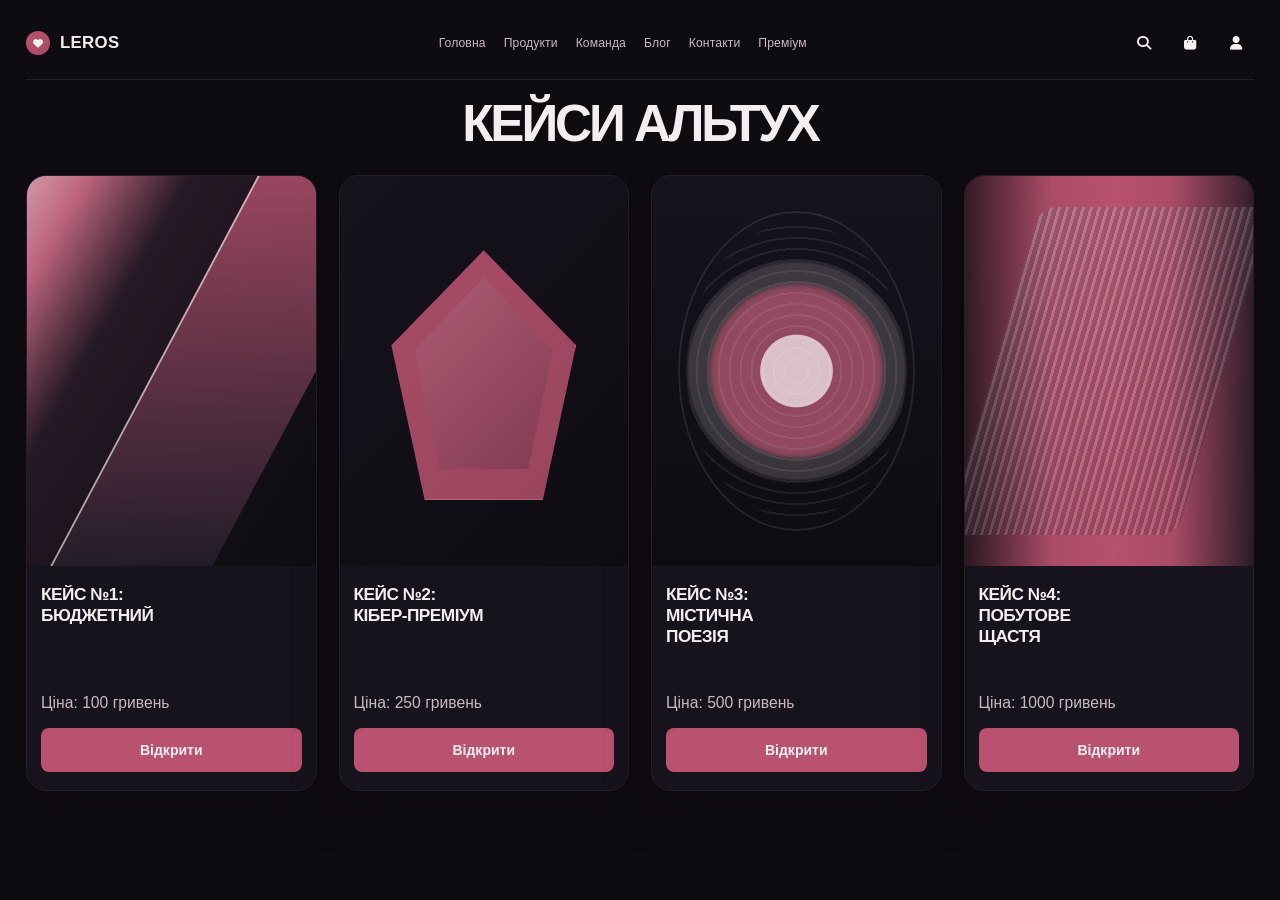
==== commit 8903da45: "server creategui" ====
--- a/pages/altu-case.html
+++ b/pages/altu-case.html
@@ -3,132 +3,75 @@
 <head>
     <meta charset="UTF-8">
     <meta name="viewport" content="width=device-width, initial-scale=1.0">
-    <meta name="theme-color" content="#0E0B11">
-    <title>LEROS — Апгрейд альтух</title>
+    <title>LEROS — Кейси альтух</title>
     <link rel="stylesheet" href="altu-case.css">
     <link rel="stylesheet" href="buttons.css">
     <link rel="stylesheet" href="https://cdnjs.cloudflare.com/ajax/libs/font-awesome/6.4.0/css/all.min.css">
-    <script src="upgrade.js" defer></script>
 </head>
-<body class="upgrade-body">
-    <div class="upgrade-shell">
-        <header class="upgrade-header">
-            <a href="index.html" class="brand-box" aria-label="LEROS — на головну">
+<body class="profiles-body">
+    <div class="profiles-shell">
+        <header class="profiles-header">
+            <a href="index.html" class="brand-box" aria-label="На головну">
                 <span class="brand-icon"><i class="fa-solid fa-heart"></i></span>
                 <span class="brand-text">LEROS</span>
             </a>
 
-            <nav class="top-nav" aria-label="Основна навігація">
+            <nav class="top-nav" aria-label="Навігація">
                 <a href="index.html">Головна</a>
-                <a href="altu-case.html" class="active" aria-current="page">Апгрейд альтух</a>
-                <a href="index.html">Команда</a>
+                <a href="index.html">Продукти</a>
+                <a href="team.html">Команда</a>
+                <a href="index.html">Блог</a>
                 <a href="index.html">Контакти</a>
+                <a href="index.html">Преміум</a>
             </nav>
 
-            <a class="login-button" href="index.html">
-                <i class="fa-solid fa-user"></i>
-                <span>Мій профіль</span>
-            </a>
+            <div class="top-tools" aria-label="Інструменти">
+                <button class="tool-btn" aria-label="Пошук"><i class="fa-solid fa-magnifying-glass"></i></button>
+                <button class="tool-btn" aria-label="Кошик"><i class="fa-solid fa-bag-shopping"></i></button>
+                <button class="tool-btn" aria-label="Профіль"><i class="fa-solid fa-user"></i></button>
+            </div>
         </header>
 
-        <main class="upgrade-main">
-            <section class="upgrade-intro">
-                <div>
-                    <h1>АПГРЕЙД <span>АЛЬТУХ</span></h1>
-                    <p class="intro-copy">Обери предмет, ціль і спробуй прокачати свій стиль.</p>
-                </div>
+        <main class="profiles-main">
+            <h1 class="profiles-title">КЕЙСИ АЛЬТУХ</h1>
+
+            <section class="profiles-grid" aria-label="Анкети альтух">
+                <article class="profile-card">
+                    <div class="profile-art art-steel"></div>
+                    <div class="profile-info">
+                        <h2>КЕЙС №1:<br>БЮДЖЕТНИЙ</h2>
+                        <p class="profile-price">Ціна: 100 гривень</p>
+                        <button class="button button--primary" type="button">Відкрити</button>
+                    </div>
+                </article>
+
+                <article class="profile-card">
+                    <div class="profile-art art-cyber"></div>
+                    <div class="profile-info">
+                        <h2>КЕЙС №2:<br>КІБЕР-ПРЕМІУМ</h2>
+                        <p class="profile-price">Ціна: 250 гривень</p>
+                        <button class="button button--primary" type="button">Відкрити</button>
+                    </div>
+                </article>
+
+                <article class="profile-card">
+                    <div class="profile-art art-ornament"></div>
+                    <div class="profile-info">
+                        <h2>КЕЙС №3:<br>МІСТИЧНА<br>ПОЕЗІЯ</h2>
+                        <p class="profile-price">Ціна: 500 гривень</p>
+                        <button class="button button--primary" type="button">Відкрити</button>
+                    </div>
+                </article>
+
+                <article class="profile-card">
+                    <div class="profile-art art-wood"></div>
+                    <div class="profile-info">
+                        <h2>КЕЙС №4:<br>ПОБУТОВЕ<br>ЩАСТЯ</h2>
+                        <p class="profile-price">Ціна: 1000 гривень</p>
+                        <button class="button button--primary" type="button">Відкрити</button>
+                    </div>
+                </article>
             </section>
-
-            <section class="upgrade-console" aria-label="Апгрейд предметів">
-                <div class="selected-item selected-source" aria-live="polite">
-                    <span class="selected-label">ТВІЙ ПРЕДМЕТ</span>
-                    <div class="selected-art" id="source-art" aria-hidden="true"><i class="fa-solid fa-box-open"></i></div>
-                    <strong id="source-name">Обери предмет</strong>
-                    <span class="selected-value" id="source-value">— балів</span>
-                </div>
-
-                <div class="upgrade-center">
-                    <div class="chance-ring" id="chance-ring" style="--chance: 0%">
-                        <div class="ring-ticks" aria-hidden="true"></div>
-                        <div class="spin-pointer" aria-hidden="true"><i class="fa-solid fa-caret-up"></i></div>
-                        <div class="ring-center">
-                            <i class="fa-solid fa-chevron-up ring-chevron"></i>
-                            <strong id="chance-value">—%</strong>
-                            <span>ШАНС УСПІХУ</span>
-                            <div class="chance-meter" aria-hidden="true"><span id="chance-meter-fill"></span></div>
-                            <small id="chance-detail">Шанс з’явиться після вибору</small>
-                        </div>
-                    </div>
-                    <p class="chance-note" id="chance-note">Обери два предмети</p>
-                    <button class="spin-mode-button" id="spin-mode-button" type="button" aria-pressed="false">
-                        <i class="fa-solid fa-forward"></i>
-                        Швидкий прокрут · 1 с
-                    </button>
-                </div>
-
-                <div class="selected-item selected-target" aria-live="polite">
-                    <span class="selected-label">БАЖАНИЙ ПРЕДМЕТ</span>
-                    <div class="selected-art" id="target-art" aria-hidden="true"><i class="fa-solid fa-gem"></i></div>
-                    <strong id="target-name">Обери ціль</strong>
-                    <span class="selected-value" id="target-value">— балів</span>
-                </div>
-
-                <button class="button button--primary upgrade-button" id="upgrade-button" type="button" disabled>
-                    <i class="fa-solid fa-angles-up"></i>
-                    ПРОКАЧАТИ
-                </button>
-                <p class="upgrade-status" id="upgrade-status" role="status" aria-live="polite">
-                    Демо-режим — без реальних предметів і балів.
-                </p>
-            </section>
-
-            <div class="selection-grid">
-                <section class="item-section" aria-labelledby="inventory-heading">
-                    <div class="section-heading">
-                        <h2 id="inventory-heading">Мої предмети</h2>
-                    </div>
-                    <div class="item-grid">
-                        <button class="item-card" type="button" data-source-item data-name="Бюджетний кейс" data-price="100" data-style="steel" aria-pressed="false">
-                            <span class="item-art art-steel"><i class="fa-solid fa-box"></i></span>
-                            <span class="item-name">Бюджетний кейс</span>
-                            <span class="item-price"><i class="fa-solid fa-coins"></i> 100 балів</span>
-                        </button>
-                        <button class="item-card" type="button" data-source-item data-name="Кібер-преміум" data-price="250" data-style="cyber" aria-pressed="false">
-                            <span class="item-art art-cyber"><i class="fa-solid fa-bolt"></i></span>
-                            <span class="item-name">Кібер-преміум</span>
-                            <span class="item-price"><i class="fa-solid fa-coins"></i> 250 балів</span>
-                        </button>
-                        <button class="item-card" type="button" data-source-item data-name="Містична поезія" data-price="500" data-style="ornament" aria-pressed="false">
-                            <span class="item-art art-ornament"><i class="fa-solid fa-moon"></i></span>
-                            <span class="item-name">Містична поезія</span>
-                            <span class="item-price"><i class="fa-solid fa-coins"></i> 500 балів</span>
-                        </button>
-                    </div>
-                </section>
-
-                <section class="item-section" aria-labelledby="targets-heading">
-                    <div class="section-heading">
-                        <h2 id="targets-heading">Предмети для апгрейду</h2>
-                    </div>
-                    <div class="item-grid">
-                        <button class="item-card" type="button" data-target-item data-name="Кібер-преміум" data-price="250" data-style="cyber" aria-pressed="false">
-                            <span class="item-art art-cyber"><i class="fa-solid fa-bolt"></i></span>
-                            <span class="item-name">Кібер-преміум</span>
-                            <span class="item-price"><i class="fa-solid fa-coins"></i> 250 балів</span>
-                        </button>
-                        <button class="item-card" type="button" data-target-item data-name="Містична поезія" data-price="500" data-style="ornament" aria-pressed="false">
-                            <span class="item-art art-ornament"><i class="fa-solid fa-moon"></i></span>
-                            <span class="item-name">Містична поезія</span>
-                            <span class="item-price"><i class="fa-solid fa-coins"></i> 500 балів</span>
-                        </button>
-                        <button class="item-card" type="button" data-target-item data-name="Побутове щастя" data-price="1000" data-style="wood" aria-pressed="false">
-                            <span class="item-art art-wood"><i class="fa-solid fa-house"></i></span>
-                            <span class="item-name">Побутове щастя</span>
-                            <span class="item-price"><i class="fa-solid fa-coins"></i> 1 000 балів</span>
-                        </button>
-                    </div>
-                </section>
-            </div>
         </main>
     </div>
 </body>
--- a/pages/altu-case.css
+++ b/pages/altu-case.css
@@ -1,31 +1,29 @@
 :root {
-    color-scheme: dark;
     --bg: #0E0B11;
+    --bg-soft: #17131D;
     --panel: #17131D;
-    --panel-light: #251E2B;
     --text: #F5EEF0;
     --muted: #C9BAC1;
-    --accent: #B8526F;
-    --accent-dark: #A84B65;
-    --line: #251E2B;
-    --success: #D8899D;
+    --dusty-pink: #B8526F;
+    --rosewood: #A84B65;
+    --deep-charcoal: #0E0B11;
+    --dark-plum: #17131D;
+    --border-color: #251E2B;
+    --soft-white: #F5EEF0;
+    --border: var(--border-color);
+    --pink: var(--dusty-pink);
+    --pink-dark: var(--rosewood);
+    --shadow: 0 20px 40px rgba(14, 11, 17, 0.55);
 }
 
 * {
     box-sizing: border-box;
 }
 
-body.upgrade-body {
-    --dusty-pink: #B8526F;
-    --rosewood: #A84B65;
-    --soft-white: var(--text);
-    --border-color: var(--line);
-    --dark-plum: var(--panel-light);
+body.profiles-body {
+    margin: 0;
     min-height: 100vh;
-    margin: 0;
-    background:
-        radial-gradient(ellipse at 50% -20%, rgba(184, 82, 111, 0.12), transparent 48%),
-        var(--bg);
+    background: var(--bg);
     color: var(--text);
     font-family: -apple-system, BlinkMacSystemFont, "Segoe UI", sans-serif;
 }
@@ -35,19 +33,20 @@
     font: inherit;
 }
 
-.upgrade-shell {
-    width: min(1240px, 100%);
+.profiles-shell {
+    max-width: 1290px;
     margin: 0 auto;
-    padding: 0 28px 46px;
-}
-
-.upgrade-header {
+    padding: 16px 26px 28px;
+}
+
+.profiles-header {
     display: flex;
     align-items: center;
     justify-content: space-between;
-    min-height: 68px;
-    gap: 24px;
-    border-bottom: 1px solid var(--line);
+    gap: 16px;
+    min-height: 64px;
+    padding-bottom: 10px;
+    border-bottom: 1px solid var(--border-color);
 }
 
 .brand-box {
@@ -55,21 +54,20 @@
     align-items: center;
     gap: 10px;
     color: var(--text);
+    text-decoration: none;
     font-weight: 800;
-    text-decoration: none;
-    letter-spacing: 0.04em;
+    letter-spacing: 0.02em;
 }
 
 .brand-icon {
     display: inline-flex;
-    width: 28px;
-    height: 28px;
+    width: 24px;
+    height: 24px;
     align-items: center;
     justify-content: center;
-    border-radius: 9px;
-    background: var(--accent);
-    color: var(--text);
-    font-size: 13px;
+    border-radius: 50%;
+    background: linear-gradient(135deg, var(--dusty-pink), var(--rosewood));
+    font-size: 10px;
 }
 
 .brand-text {
@@ -79,855 +77,209 @@
 .top-nav {
     display: flex;
     align-items: center;
+    gap: 18px;
+    flex-wrap: wrap;
     justify-content: center;
-    gap: 30px;
 }
 
 .top-nav a {
+    color: var(--muted);
+    text-decoration: none;
+    font-size: 0.76rem;
     position: relative;
-    padding: 25px 0 23px;
-    color: var(--muted);
-    font-size: 0.88rem;
-    text-decoration: none;
-    transition: color 160ms ease;
+    letter-spacing: 0.01em;
 }
 
 .top-nav a:hover,
-.top-nav a:focus-visible,
-.top-nav a.active {
-    color: var(--text);
-}
-
-.top-nav a.active::after {
+.top-nav a:focus-visible {
+    color: var(--soft-white);
+}
+
+.top-nav a::after {
+    content: "";
     position: absolute;
+    left: 0;
     right: 0;
-    bottom: -1px;
-    left: 0;
+    bottom: -12px;
     height: 2px;
-    background: var(--accent);
+    background: var(--pink);
+    opacity: 0;
+    transition: opacity 0.2s ease;
+}
+
+.top-nav a:hover::after,
+.top-nav a:focus-visible::after {
+    opacity: 1;
+}
+
+.top-tools {
+    display: flex;
+    align-items: center;
+    gap: 10px;
+}
+
+.top-tools .tool-btn {
+    border-color: transparent;
+    background: transparent;
+}
+
+.top-tools .tool-btn:hover {
+    border-color: transparent;
+    background: transparent;
+    color: var(--dusty-pink);
+}
+
+.profiles-main {
+    padding-top: 18px;
+}
+
+.profiles-title {
+    margin: 0 auto 26px;
+    text-align: center;
+    font-size: clamp(2.3rem, 4vw, 4.4rem);
+    letter-spacing: -0.06em;
+    font-weight: 900;
+    line-height: 1;
+    text-transform: uppercase;
+}
+
+.profiles-grid {
+    display: grid;
+    grid-template-columns: repeat(4, minmax(220px, 1fr));
+    gap: 22px;
+}
+
+.profile-card {
+    background: var(--panel);
+    border: 1px solid var(--border);
+    border-radius: 20px;
+    overflow: hidden;
+    box-shadow: var(--shadow);
+}
+
+.profile-art {
+    position: relative;
+    height: 390px;
+    overflow: hidden;
+    background: var(--deep-charcoal);
+}
+
+.profile-art::before,
+.profile-art::after {
     content: "";
-}
-
-.login-button {
-    display: inline-flex;
-    min-height: 40px;
-    align-items: center;
-    justify-content: center;
-    gap: 9px;
-    padding: 0 16px;
-    border-radius: 8px;
-    background: var(--accent);
-    color: var(--text);
-    font-size: 0.85rem;
-    font-weight: 800;
-    text-decoration: none;
-    transition: background-color 160ms ease;
-}
-
-.login-button:hover {
-    background: var(--rosewood);
-}
-
-.upgrade-main {
-    padding-top: 34px;
-}
-
-.upgrade-intro {
-    display: flex;
-    align-items: end;
-    justify-content: space-between;
-    gap: 20px;
-    margin-bottom: 24px;
-}
-
-.eyebrow {
-    margin: 0 0 9px;
-    color: var(--accent);
-    font-size: 0.7rem;
-    font-weight: 800;
-    letter-spacing: 0.13em;
-}
-
-.live-dot {
-    display: inline-block;
-    width: 7px;
-    height: 7px;
-    margin-right: 6px;
-    border-radius: 50%;
-    background: var(--success);
-    box-shadow: 0 0 10px rgba(104, 211, 145, 0.7);
-}
-
-.upgrade-intro h1 {
-    margin: 0;
-    font-size: clamp(2rem, 4vw, 3.25rem);
-    font-weight: 900;
-    letter-spacing: -0.055em;
-    line-height: 1;
-}
-
-.upgrade-intro h1 span {
-    color: var(--accent);
-}
-
-.intro-copy {
-    margin: 11px 0 0;
-    color: var(--muted);
-    font-size: 0.95rem;
-}
-
-.balance-pill {
-    display: inline-flex;
-    min-height: 42px;
-    align-items: center;
-    gap: 9px;
-    padding: 0 14px;
-    border: 1px solid var(--line);
-    border-radius: 9px;
-    background: var(--panel);
-    color: var(--muted);
-    font-size: 0.82rem;
-    white-space: nowrap;
-}
-
-.balance-pill i,
-.balance-pill strong {
-    color: var(--accent);
-}
-
-.upgrade-console {
-    display: grid;
-    grid-template-columns: minmax(0, 1fr) 230px minmax(0, 1fr);
-    grid-template-rows: 250px auto auto;
-    align-items: center;
-    justify-items: center;
-    gap: 12px 20px;
-    padding: 26px;
-    border: 1px solid var(--line);
-    border-radius: 16px;
-    background:
-        radial-gradient(ellipse at 50% 45%, rgba(184, 82, 111, 0.1), transparent 40%),
-        linear-gradient(135deg, #17131D, #0E0B11);
-    box-shadow: 0 20px 55px rgba(0, 0, 0, 0.3);
-}
-
-.selected-item {
-    display: flex;
-    width: 100%;
-    height: 215px;
-    flex-direction: column;
-    align-items: center;
-    justify-content: center;
-    gap: 10px;
-    overflow: hidden;
-    border: 1px solid var(--line);
-    border-radius: 13px;
-    background: rgba(14, 11, 17, 0.72);
-    text-align: center;
-}
-
-.selected-label {
-    color: var(--muted);
-    font-size: 0.66rem;
-    font-weight: 800;
-    letter-spacing: 0.1em;
-}
-
-.selected-art {
-    display: grid;
-    width: 78px;
-    height: 78px;
-    place-items: center;
-    border-radius: 50%;
-    background: radial-gradient(circle, rgba(184, 82, 111, 0.28), transparent 72%);
-    color: var(--accent);
-    font-size: 2rem;
-}
-
-.selected-item strong {
-    font-size: 0.95rem;
-}
-
-.selected-value {
-    color: var(--accent);
-    font-size: 0.78rem;
-    font-weight: 700;
-}
-
-.upgrade-center {
-    display: flex;
-    flex-direction: column;
-    align-items: center;
-    gap: 10px;
-}
-
-.chance-ring {
-    position: relative;
-    display: grid;
-    width: 204px;
-    aspect-ratio: 1;
-    place-items: center;
-    border-radius: 50%;
-    background: conic-gradient(from -90deg, var(--accent) var(--chance), #343434 0);
-    box-shadow: 0 0 36px rgba(184, 82, 111, 0.16);
-    transition: background 250ms ease;
-}
-
-.chance-ring::before {
-    position: absolute;
-    inset: 9px;
-    border: 1px dashed rgba(184, 82, 111, 0.42);
-    border-radius: 50%;
-    content: "";
-}
-
-.ring-center {
-    display: flex;
-    width: 174px;
-    height: 174px;
-    flex-direction: column;
-    align-items: center;
-    justify-content: center;
-    gap: 5px;
-    border: 9px solid #17131D;
-    border-radius: 50%;
-    background: radial-gradient(circle, #251E2B, #0E0B11 70%);
-    text-align: center;
-}
-
-.ring-chevron {
-    color: var(--accent);
-    font-size: 1.5rem;
-}
-
-.ring-center strong {
-    font-size: 1.7rem;
-    line-height: 1;
-}
-
-.ring-center span {
-    color: var(--muted);
-    font-size: 0.55rem;
-    font-weight: 800;
-    letter-spacing: 0.08em;
-}
-
-.chance-note {
-    min-height: 17px;
-    margin: 0;
-    color: var(--muted);
-    font-size: 0.74rem;
-    text-align: center;
-}
-
-.upgrade-button {
-    grid-column: 1 / -1;
-    width: min(100%, 420px);
-    min-height: 48px;
-    border-radius: 9px;
-    color: #171717;
-    font-weight: 900;
-}
-
-.upgrade-status {
-    grid-column: 1 / -1;
-    min-height: 18px;
-    margin: 0;
-    color: var(--muted);
-    font-size: 0.78rem;
-    text-align: center;
-}
-
-.upgrade-status.is-success {
-    color: var(--success);
-}
-
-.upgrade-status.is-failure {
-    color: #D8899D;
-}
-
-.selection-grid {
-    display: grid;
-    grid-template-columns: 1fr 1fr;
-    gap: 18px;
-    margin-top: 20px;
-}
-
-.item-section {
-    min-width: 0;
-    padding: 19px;
-    border: 1px solid var(--line);
-    border-radius: 14px;
-    background: var(--panel);
-}
-
-.section-heading {
-    display: flex;
-    align-items: center;
-    justify-content: space-between;
-    gap: 12px;
-    margin-bottom: 16px;
-}
-
-.section-heading .eyebrow {
-    margin-bottom: 5px;
-    font-size: 0.61rem;
-}
-
-.section-heading h2 {
-    margin: 0;
-    font-size: 1.1rem;
-    letter-spacing: -0.025em;
-}
-
-.item-count {
-    color: var(--muted);
-    font-size: 0.72rem;
-    white-space: nowrap;
-}
-
-.item-grid {
-    display: grid;
-    grid-template-columns: repeat(3, minmax(0, 1fr));
-    gap: 10px;
-}
-
-.item-card {
-    display: flex;
-    min-width: 0;
-    flex-direction: column;
-    align-items: stretch;
-    padding: 8px;
-    border: 1px solid var(--line);
-    border-radius: 10px;
-    background: #0E0B11;
-    color: var(--text);
-    cursor: pointer;
-    text-align: left;
-    transition: border-color 160ms ease, background-color 160ms ease, transform 160ms ease;
-}
-
-.item-card:hover:not(:disabled) {
-    transform: translateY(-2px);
-    border-color: var(--dusty-pink);
-}
-
-.item-card[aria-pressed="true"] {
-    border-color: var(--accent);
-    background: rgba(184, 82, 111, 0.12);
-    box-shadow: inset 0 0 0 1px rgba(184, 82, 111, 0.24);
-}
-
-.item-card:disabled {
-    opacity: 0.35;
-    cursor: not-allowed;
-}
-
-.item-card:focus-visible,
-.login-button:focus-visible,
-.top-nav a:focus-visible {
-    outline: 2px solid var(--text);
-    outline-offset: 3px;
-}
-
-.item-art {
-    display: grid;
-    height: 82px;
-    margin-bottom: 9px;
-    place-items: center;
-    overflow: hidden;
-    border-radius: 7px;
-    color: rgba(255, 255, 255, 0.9);
-    font-size: 1.65rem;
-}
-
-.art-steel {
-    background: linear-gradient(135deg, #B8526F, #5E3042 50%, #17131D);
-}
-
-.art-cyber {
-    background: radial-gradient(circle at 50% 40%, #B8526F, #4A2637 45%, #17131D 80%);
-}
-
-.art-ornament {
-    background: radial-gradient(circle at center, #A84B65, #432432 45%, #17131D 78%);
-}
-
-.art-wood {
-    background: linear-gradient(135deg, #A84B65, #492635 45%, #17131D);
-}
-
-.item-name {
-    overflow: hidden;
-    font-size: 0.76rem;
-    font-weight: 700;
-    text-overflow: ellipsis;
-    white-space: nowrap;
-}
-
-.item-price {
-    margin-top: 6px;
-    color: var(--accent);
-    font-size: 0.68rem;
-    white-space: nowrap;
-}
-
-.item-price i {
-    margin-right: 3px;
-    font-size: 0.62rem;
-}
-
-.demo-disclaimer {
-    margin: 17px 0 0;
-    color: #9C8990;
-    font-size: 0.72rem;
-    text-align: center;
-}
-
-.upgrade-console.is-spinning .chance-ring {
-    animation: ring-pulse 450ms ease-in-out infinite alternate;
-}
-
-@keyframes ring-pulse {
-    to {
-        transform: rotate(12deg) scale(1.04);
-        filter: brightness(1.35);
-    }
-}
-
-@media (max-width: 900px) {
-    .upgrade-header {
-        flex-wrap: wrap;
-        padding: 12px 0;
-    }
-
-    .top-nav {
-        order: 3;
-        width: 100%;
-        gap: 24px;
-    }
-
-    .top-nav a {
-        padding: 10px 0;
-    }
-
-    .upgrade-console {
-        grid-template-columns: minmax(0, 1fr) 190px minmax(0, 1fr);
-        padding: 20px;
-        gap: 12px;
-    }
-
-    .chance-ring {
-        width: 174px;
-    }
-
-    .ring-center {
-        width: 148px;
-        height: 148px;
-    }
-}
-
-@media (max-width: 680px) {
-    .upgrade-shell {
-        padding: 0 14px 30px;
-    }
-
-    .upgrade-header {
-        gap: 12px;
-    }
-
-    .top-nav {
-        justify-content: space-between;
-        gap: 10px;
-    }
-
-    .top-nav a {
-        font-size: 0.76rem;
-    }
-
-    .login-button {
-        min-height: 36px;
-        padding: 0 11px;
-        font-size: 0.76rem;
-    }
-
-    .upgrade-main {
-        padding-top: 25px;
-    }
-
-    .upgrade-intro {
-        align-items: start;
-        flex-direction: column;
-        gap: 15px;
-    }
-
-    .upgrade-console {
-        grid-template-columns: minmax(0, 1fr) minmax(0, 1fr);
-        grid-template-rows: auto auto auto auto;
-        gap: 13px;
-        padding: 14px 12px;
-    }
-
-    .selected-item {
-        height: 170px;
-    }
-
-    .selected-art {
-        width: 62px;
-        height: 62px;
-        font-size: 1.6rem;
-    }
-
-    .selected-item strong {
-        max-width: 100%;
-        padding: 0 5px;
-        font-size: 0.8rem;
-    }
-
-    .upgrade-center {
-        grid-column: 1 / -1;
-        grid-row: 2;
-    }
-
-    .chance-ring {
-        width: 174px;
-    }
-
-    .upgrade-button {
-        grid-row: 3;
-    }
-
-    .upgrade-status {
-        grid-row: 4;
-        line-height: 1.4;
-    }
-
-    .selection-grid {
-        grid-template-columns: 1fr;
-        gap: 13px;
-    }
-
-    .item-section {
-        padding: 14px 11px;
-    }
-
-    .item-grid {
-        gap: 7px;
-    }
-
-    .item-card {
-        padding: 6px;
-    }
-
-    .item-art {
-        height: 68px;
-        font-size: 1.35rem;
-    }
-
-    .item-name {
-        font-size: 0.68rem;
-    }
-
-    .item-price {
-        font-size: 0.62rem;
-    }
-}
-
-.chance-ring {
-    --spin-duration: 1s;
-    --spin-rotation: 2160deg;
-}
-
-.chance-ring::before {
-    inset: 17px;
-}
-
-.ring-ticks {
     position: absolute;
     inset: 0;
+}
+
+.art-steel {
+    background: linear-gradient(120deg, rgba(245,238,240,0.45) 0%, rgba(245,238,240,0.12) 12%, rgba(23,19,29,0.9) 32%, var(--deep-charcoal) 100%), linear-gradient(135deg, var(--dusty-pink) 0%, var(--rosewood) 45%, var(--dark-plum) 100%);
+}
+
+.art-steel::before {
+    inset: 0 0 0 44%;
+    background: linear-gradient(180deg, rgba(184,82,111,0.8), rgba(37,30,43,0.9));
+    transform: skewX(-28deg);
+    border-left: 2px solid rgba(245,238,240,0.65);
+}
+
+.art-cyber {
+    background: linear-gradient(135deg, rgba(23,19,29,0.9), var(--deep-charcoal));
+}
+
+.art-cyber::before {
+    inset: 19% 18% 17% 18%;
+    background: linear-gradient(135deg, rgba(184,82,111,0.9), rgba(168,75,101,0.9));
+    clip-path: polygon(50% 0%, 100% 38%, 82% 100%, 18% 100%, 0% 38%);
+    box-shadow: inset 0 0 0 1px rgba(245,238,240,0.18), 0 0 28px rgba(184,82,111,0.4);
+}
+
+.art-cyber::after {
+    inset: 26% 26% 25% 26%;
+    background: linear-gradient(135deg, rgba(245,238,240,0.1), rgba(14,11,17,0.18));
+    clip-path: polygon(50% 0%, 100% 38%, 82% 100%, 18% 100%, 0% 38%);
+}
+
+.art-ornament {
+    background: linear-gradient(180deg, rgba(23,19,29,0.96), rgba(14,11,17,0.98));
+}
+
+.art-ornament::before {
+    inset: 9% 9% 9% 9%;
+    background:
+        radial-gradient(circle at center, rgba(245,238,240,0.72) 0 18%, transparent 18.5%),
+        radial-gradient(circle at center, rgba(184,82,111,0.7) 0 38%, rgba(168,75,101,0.7) 42%, transparent 45%),
+        radial-gradient(circle at center, rgba(245,238,240,0.18) 0 54%, transparent 56%);
     border-radius: 50%;
-    background: repeating-conic-gradient(
-        from -1deg,
-        rgba(245, 238, 240, 0.52) 0deg 1deg,
-        transparent 1deg 15deg
-    );
-    mask: radial-gradient(farthest-side, transparent calc(100% - 11px), #000 calc(100% - 10px));
-    pointer-events: none;
-}
-
-.spin-pointer {
-    position: absolute;
-    z-index: 2;
-    inset: 0;
+    box-shadow: inset 0 0 0 2px rgba(245,238,240,0.1);
+}
+
+.art-ornament::after {
+    inset: 12%;
     border-radius: 50%;
-    color: var(--text);
-    font-size: 1.45rem;
-    opacity: 0;
-    pointer-events: none;
-    transform: rotate(0deg);
-}
-
-.spin-pointer i {
-    position: absolute;
-    top: -5px;
-    left: 50%;
-    color: var(--accent);
-    transform: translateX(-50%);
-}
-
-.ring-center {
-    position: relative;
-    z-index: 1;
-}
-
-.chance-meter {
-    width: 78px;
-    height: 4px;
-    overflow: hidden;
-    border-radius: 999px;
-    background: rgba(245, 238, 240, 0.12);
-}
-
-.chance-meter span {
-    display: block;
-    width: var(--chance, 0%);
-    height: 100%;
-    border-radius: inherit;
-    background: var(--accent);
-    transition: width 250ms ease;
-}
-
-.ring-center small {
-    max-width: 125px;
+    background: repeating-radial-gradient(circle, rgba(245,238,240,0.08) 0 2px, transparent 2px 11px);
+    mix-blend-mode: screen;
+}
+
+.art-wood {
+    background: linear-gradient(135deg, rgba(184,82,111,0.22), rgba(168,75,101,0.14)), linear-gradient(90deg, var(--deep-charcoal) 0%, var(--rosewood) 30%, var(--dusty-pink) 52%, var(--rosewood) 72%, var(--dark-plum) 100%);
+}
+
+.art-wood::before {
+    inset: 8% 10%;
+    background: repeating-linear-gradient(90deg, rgba(14,11,17,0.18) 0 2px, rgba(245,238,240,0.12) 2px 5px, rgba(37,30,43,0.2) 5px 8px), linear-gradient(135deg, rgba(245,238,240,0.14), rgba(14,11,17,0));
+    transform: skewX(-16deg);
+    border-radius: 16px;
+}
+
+.profile-info {
+    padding: 18px 14px 18px;
+}
+
+.profile-info h2 {
+    margin: 0;
+    font-size: 1.08rem;
+    line-height: 1.2;
+    letter-spacing: -0.03em;
+    font-weight: 900;
+    text-transform: uppercase;
+    min-height: 92px;
+}
+
+.profile-price {
+    margin: 18px 0 16px;
     color: var(--muted);
-    font-size: 0.58rem;
-    line-height: 1.2;
-    text-align: center;
-}
-
-.spin-mode-button {
-    display: inline-flex;
-    min-height: 32px;
-    align-items: center;
-    justify-content: center;
-    gap: 7px;
-    padding: 0 11px;
-    border: 1px solid var(--line);
-    border-radius: 7px;
-    background: transparent;
-    color: var(--muted);
-    cursor: pointer;
-    font-size: 0.7rem;
-    transition: border-color 160ms ease, color 160ms ease, background-color 160ms ease;
-}
-
-.spin-mode-button:hover:not(:disabled),
-.spin-mode-button[aria-pressed="true"] {
-    border-color: var(--accent);
-    background: rgba(184, 82, 111, 0.1);
-    color: var(--text);
-}
-
-.spin-mode-button:focus-visible {
-    outline: 2px solid var(--text);
-    outline-offset: 3px;
-}
-
-.spin-mode-button:disabled {
-    cursor: wait;
-    opacity: 0.55;
-}
-
-.upgrade-console.is-spinning .spin-pointer {
-    opacity: 1;
-    animation: spin-pointer var(--spin-duration) cubic-bezier(0.12, 0.7, 0.12, 1) forwards;
-}
-
-.upgrade-console.is-resetting .spin-pointer {
-    opacity: 1;
-    transition: transform 450ms ease-out;
-    transform: rotate(0deg);
-}
-
-.upgrade-console.is-spinning .chance-ring {
-    animation: none;
-}
-
-@keyframes spin-pointer {
-    to {
-        transform: rotate(var(--spin-rotation));
-    }
-}
-
-@media (max-width: 680px) {
-    .spin-pointer {
-        font-size: 1.3rem;
-    }
-}
-
-@media (prefers-reduced-motion: reduce) {
-    *,
-    *::before,
-    *::after {
-        scroll-behavior: auto !important;
-        animation-duration: 0.01ms !important;
-        animation-iteration-count: 1 !important;
-        transition-duration: 0.01ms !important;
-    }
-}
-
-body.upgrade-body {
-    background: var(--bg);
-}
-
-.upgrade-main {
-    padding-top: 52px;
-}
-
-.upgrade-intro {
-    margin-bottom: 36px;
-}
-
-.upgrade-console {
-    gap: 24px 30px;
-    padding: 34px;
-    border-radius: 18px;
-    background: #141119;
-    box-shadow: none;
-}
-
-.selected-item {
-    height: 230px;
-    gap: 14px;
-    border-radius: 16px;
-    background: #100D13;
-}
-
-.selected-label {
-    font-size: 0.72rem;
-    letter-spacing: 0.07em;
-}
-
-.selected-art {
-    background: rgba(184, 82, 111, 0.1);
-}
-
-.chance-ring {
-    box-shadow: none;
-}
-
-.chance-ring::before {
-    inset: 12px;
-    border-style: solid;
-    border-color: rgba(184, 82, 111, 0.22);
-}
-
-.ring-center {
-    background: #17131D;
-}
-
-.upgrade-status {
-    min-height: 20px;
-    font-size: 0.84rem;
-}
-
-.selection-grid {
-    gap: 26px;
-    margin-top: 28px;
-}
-
-.item-section {
-    padding: 24px;
-    border-radius: 16px;
-    background: #141119;
-}
-
-.section-heading {
-    margin-bottom: 22px;
-}
-
-.section-heading h2 {
-    font-size: 1.2rem;
-}
-
-.item-grid {
-    gap: 14px;
-}
-
-.item-card {
-    padding: 12px;
-    border-radius: 12px;
-    background: #100D13;
-}
-
-.item-card[aria-pressed="true"] {
-    background: rgba(184, 82, 111, 0.08);
-    box-shadow: none;
-}
-
-.item-art {
-    height: 108px;
-    margin-bottom: 14px;
-    border-radius: 9px;
-}
-
-.item-name {
-    font-size: 0.82rem;
-}
-
-.item-price {
-    margin-top: 9px;
-    font-size: 0.74rem;
-}
-
-@media (max-width: 680px) {
-    .upgrade-main {
-        padding-top: 34px;
-    }
-
-    .upgrade-intro {
-        margin-bottom: 26px;
-    }
-
-    .upgrade-console {
-        gap: 22px 12px;
-        padding: 20px 14px;
-    }
-
-    .selected-item {
-        height: 184px;
-    }
-
-    .selected-art {
-        width: 68px;
-        height: 68px;
-    }
-
-    .selection-grid {
-        gap: 20px;
-    }
-
-    .item-section {
-        padding: 20px 14px;
-    }
-
-    .item-grid {
-        gap: 10px;
-    }
-
-    .item-card {
-        padding: 9px;
-    }
-
-    .item-art {
-        height: 88px;
-    }
-
-    .item-name {
-        font-size: 0.74rem;
-    }
-
-    .item-price {
-        font-size: 0.68rem;
-    }
-}
+    font-size: 0.98rem;
+}
+
+.profile-card .button {
+    width: 100%;
+}
+
+@media (max-width: 1200px) {
+    .profiles-grid {
+        grid-template-columns: repeat(2, minmax(220px, 1fr));
+    }
+}
+
+@media (max-width: 760px) {
+    .profiles-shell {
+        padding: 12px 14px 24px;
+    }
+
+    .profiles-header {
+        flex-wrap: wrap;
+        justify-content: center;
+    }
+
+    .top-nav {
+        width: 100%;
+    }
+
+    .profiles-grid {
+        grid-template-columns: 1fr;
+    }
+
+    .profile-art {
+        height: 340px;
+    }
+}
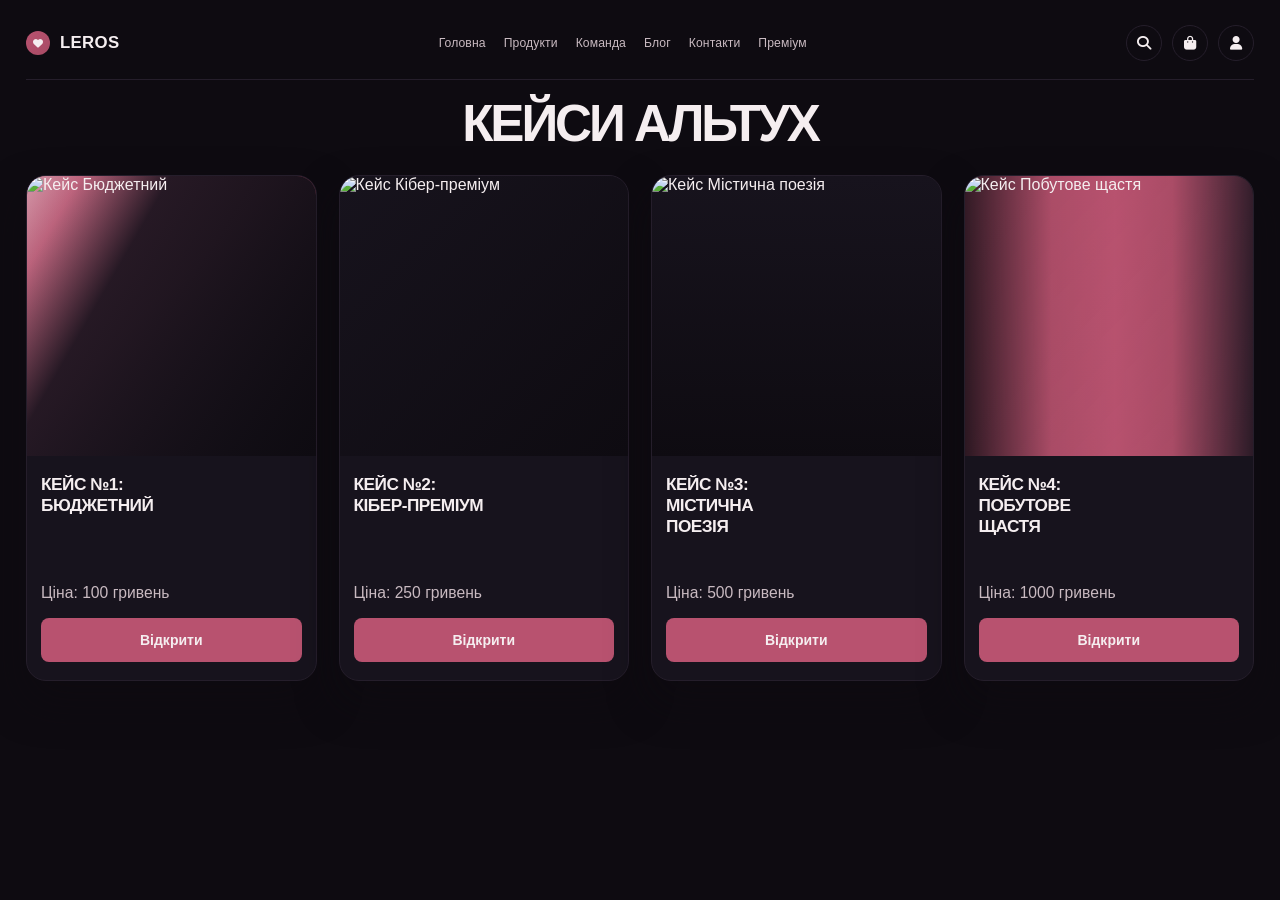
==== commit f6ab2928: "photos" ====
--- a/pages/altu-case.html
+++ b/pages/altu-case.html
@@ -19,7 +19,7 @@
             <nav class="top-nav" aria-label="Навігація">
                 <a href="index.html">Головна</a>
                 <a href="index.html">Продукти</a>
-                <a href="team.html">Команда</a>
+                <a href="index.html">Команда</a>
                 <a href="index.html">Блог</a>
                 <a href="index.html">Контакти</a>
                 <a href="index.html">Преміум</a>
@@ -37,7 +37,9 @@
 
             <section class="profiles-grid" aria-label="Анкети альтух">
                 <article class="profile-card">
-                    <div class="profile-art art-steel"></div>
+                    <div class="profile-art art-steel" style="height: 280px; overflow: hidden;">
+                        <img src="https://encrypted-tbn0.gstatic.com/images?q=tbn:ANd9GcR15mjfKqea8aYR1EbZh07I3tVNZXJ_T0JkZj2JaenVPdOkF2-vk3kdNtY&s=10" alt="Кейс Бюджетний" class="case-img" style="width: 100%; height: 100%; object-fit: cover; object-position: center 20%; display: block;">
+                    </div>
                     <div class="profile-info">
                         <h2>КЕЙС №1:<br>БЮДЖЕТНИЙ</h2>
                         <p class="profile-price">Ціна: 100 гривень</p>
@@ -46,7 +48,9 @@
                 </article>
 
                 <article class="profile-card">
-                    <div class="profile-art art-cyber"></div>
+                    <div class="profile-art art-cyber" style="height: 280px; overflow: hidden;">
+                        <img src="https://i.pinimg.com/736x/62/71/41/627141c41d3347d11a7f1166d94ca116.jpg" alt="Кейс Кібер-преміум" class="case-img" style="width: 100%; height: 100%; object-fit: cover; object-position: center 20%; display: block;">
+                    </div>
                     <div class="profile-info">
                         <h2>КЕЙС №2:<br>КІБЕР-ПРЕМІУМ</h2>
                         <p class="profile-price">Ціна: 250 гривень</p>
@@ -55,7 +59,9 @@
                 </article>
 
                 <article class="profile-card">
-                    <div class="profile-art art-ornament"></div>
+                    <div class="profile-art art-ornament" style="height: 280px; overflow: hidden;">
+                        <img src="https://i.pinimg.com/474x/29/ee/f1/29eef18b593a188bc0881f20b672e88b.jpg" alt="Кейс Містична поезія" class="case-img" style="width: 100%; height: 100%; object-fit: cover; object-position: center 20%; display: block;">
+                    </div>
                     <div class="profile-info">
                         <h2>КЕЙС №3:<br>МІСТИЧНА<br>ПОЕЗІЯ</h2>
                         <p class="profile-price">Ціна: 500 гривень</p>
@@ -64,7 +70,9 @@
                 </article>
 
                 <article class="profile-card">
-                    <div class="profile-art art-wood"></div>
+                    <div class="profile-art art-wood" style="height: 280px; overflow: hidden;">
+                        <img src="https://i.pinimg.com/236x/7f/a8/27/7fa8277c12d39ee9f1dc72746022db72.jpg" alt="Кейс Побутове щастя" class="case-img" style="width: 100%; height: 100%; object-fit: cover; object-position: center 20%; display: block;">
+                    </div>
                     <div class="profile-info">
                         <h2>КЕЙС №4:<br>ПОБУТОВЕ<br>ЩАСТЯ</h2>
                         <p class="profile-price">Ціна: 1000 гривень</p>
@@ -75,4 +83,4 @@
         </main>
     </div>
 </body>
-</html>
+</html>
--- a/pages/altu-case.css
+++ b/pages/altu-case.css
@@ -118,17 +118,6 @@
     gap: 10px;
 }
 
-.top-tools .tool-btn {
-    border-color: transparent;
-    background: transparent;
-}
-
-.top-tools .tool-btn:hover {
-    border-color: transparent;
-    background: transparent;
-    color: var(--dusty-pink);
-}
-
 .profiles-main {
     padding-top: 18px;
 }
@@ -159,16 +148,30 @@
 
 .profile-art {
     position: relative;
-    height: 390px;
-    overflow: hidden;
-    background: var(--deep-charcoal);
+    overflow: hidden; /* Обрізає все, що виходить за межі блоку (наприклад, при закругленні кутів) */
+}
+
+.case-img {
+    width: 100%;
+    height: 100%;
+    object-fit: cover; /* Картинка заповнить весь блок, обрізавши зайве по краях без спотворення */
+    object-position: center; /* Центрує зображення */
+    display: block;
+    transition: transform 0.3s ease; /* Плавна анімація при наведенні */
+}
+
+/* Легке збільшення фото при наведенні на картку */
+.profile-card:hover .case-img {
+    transform: scale(1.05);
 }
 
 .profile-art::before,
-.profile-art::after {
-    content: "";
-    position: absolute;
-    inset: 0;
+.profile-art::after,
+.profile-card:hover .profile-art::before,
+.profile-card:hover .profile-art::after {
+    content: none !important;
+    display: none !important;
+    opacity: 0 !important;
 }
 
 .art-steel {
